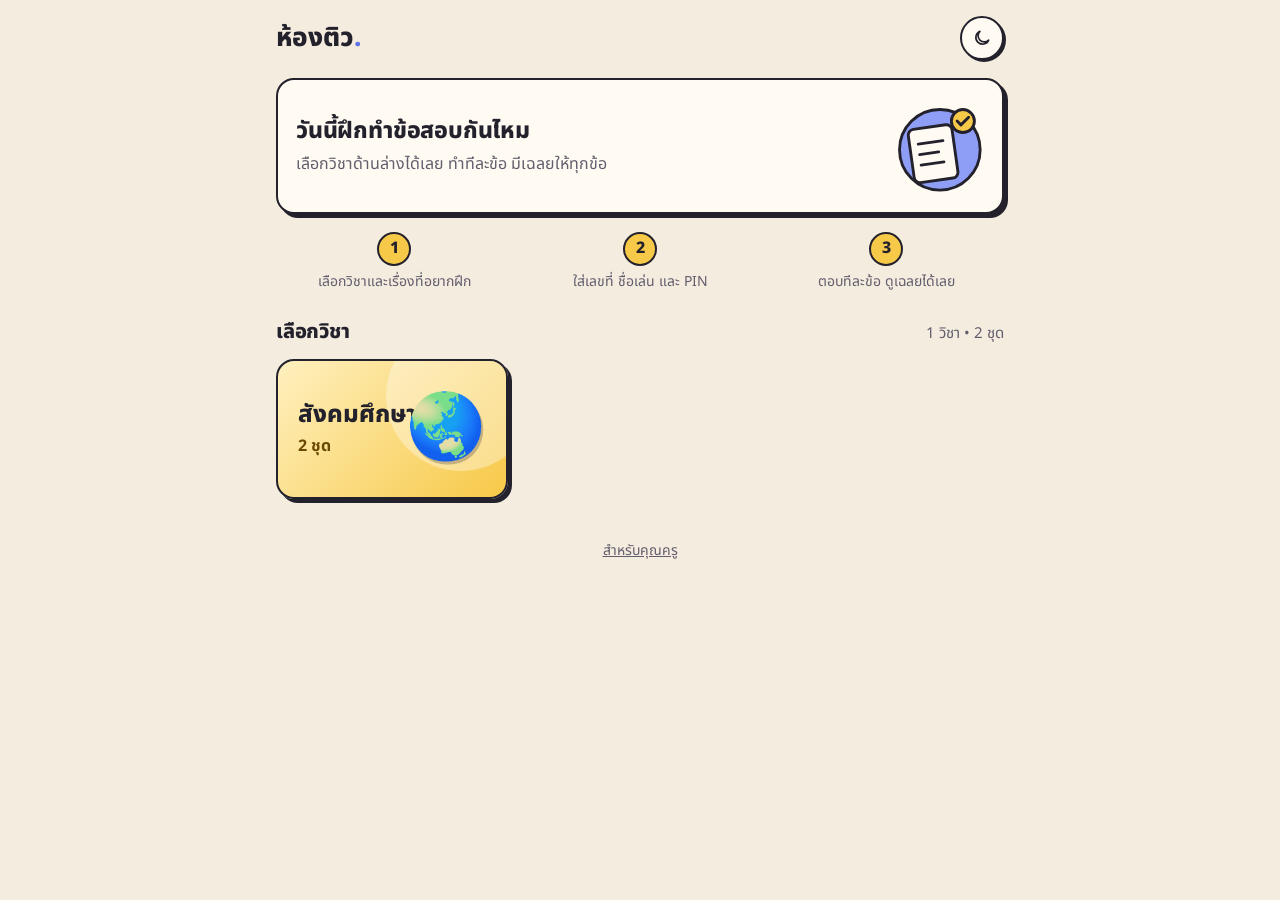
==== index.html @ 42ec658e "summary" ====
<!DOCTYPE html>
<html lang="th" translate="no">
<head>
<meta charset="UTF-8" />
<meta name="viewport" content="width=device-width, initial-scale=1" />
<meta name="google" content="notranslate" />
<title>ห้องติว ป.5</title>
<script src="js/theme.js"></script>
<link rel="preconnect" href="https://fonts.googleapis.com" />
<link rel="preconnect" href="https://fonts.gstatic.com" crossorigin />
<link href="https://fonts.googleapis.com/css2?family=Noto+Sans+Thai:wght@400;500;600;700;800&display=swap" rel="stylesheet" />
<link rel="stylesheet" href="css/style.css" />
</head>
<body>
<div class="student-app">

  <header class="topbar">
    <a class="brand" href="./">ห้องติว<span>.</span></a>
    <div class="topbar-right">
      <div id="userChip" class="user-chip" hidden>
        <span class="avatar" aria-hidden="true">★</span>
        <span id="userChipName" class="name"></span>
      </div>
      <button id="btnTheme" type="button" class="icon-btn" aria-label="สลับโหมดสว่าง/มืด"></button>
    </div>
  </header>

  <div id="storageWarning" class="banner" hidden>
    เบราว์เซอร์นี้บันทึกข้อมูลไม่ได้ (อาจเป็นโหมดส่วนตัว) ทำข้อสอบได้ตามปกติ แต่คะแนนจะไม่ถูกบันทึกไว้ในเครื่องนะ
  </div>

  <main>
    <!-- หน้าเริ่มต้น -->
    <section id="screen-start" class="screen">
      <div class="hero card">
        <div class="hero-text">
          <h1 id="heroTitle">วันนี้ฝึกทำข้อสอบกันไหม</h1>
          <p id="heroSub">เลือกวิชาด้านล่างได้เลย ทำทีละข้อ มีเฉลยให้ทุกข้อ</p>
        </div>
        <div id="heroArt" class="hero-art"></div>
      </div>

      <ol id="howTo" class="how-to">
        <li><span>1</span>เลือกวิชาและเรื่องที่อยากฝึก</li>
        <li><span>2</span>ใส่เลขที่ ชื่อเล่น และ PIN</li>
        <li><span>3</span>ตอบทีละข้อ ดูเฉลยได้เลย</li>
      </ol>

      <nav id="browseCrumbs" class="crumbs" aria-label="ตำแหน่งที่อยู่" hidden></nav>
      <div class="section-head">
        <h2 id="browseTitle">เลือกวิชา</h2>
        <span id="examCount" class="muted"></span>
      </div>
      <div id="examList" class="exam-grid" aria-live="polite"></div>

      <div id="reviewEntry" class="review-card card" hidden>
        <div class="review-text">
          <strong>ข้อที่เคยตอบผิด <span id="reviewCount">0</span> ข้อ</strong>
          <span>ลองทำอีกครั้ง ทำถูกแล้วจะหายจากรายการ</span>
        </div>
        <button id="btnGlobalReview" type="button" class="btn btn-sm">ทบทวนเลย</button>
      </div>

      <footer class="site-foot">
        <a href="teacher.html">สำหรับคุณครู</a>
      </footer>
    </section>

    <!-- หน้าระบุตัวตน -->
    <section id="screen-identify" class="screen" hidden>
      <button type="button" id="btnBackToStart" class="back-link">‹ กลับไปเลือกชุด</button>
      <div class="form-card card">
        <h1>ก่อนเริ่มทำข้อสอบ</h1>
        <p id="identifyExamTitle" class="sub"></p>

        <form id="identifyForm" novalidate>
          <div class="field">
            <label for="inputName">เลขที่ และชื่อเล่น</label>
            <input id="inputName" name="name" type="text" required maxlength="30" autocomplete="off" placeholder="เช่น 12 นัท" />
            <span class="hint">ใช้แบบเดิมทุกครั้ง คะแนนจะได้ไม่ปนกับเพื่อน</span>
          </div>

          <div class="field">
            <label for="inputPin" id="labelPin">PIN 4 หลัก</label>
            <input id="inputPin" name="pin" type="password" inputmode="numeric" pattern="[0-9]*" maxlength="4" required autocomplete="off" placeholder="••••" />
          </div>

          <div id="pinConfirmWrap" class="field" hidden>
            <label for="inputPinConfirm">ยืนยัน PIN อีกครั้ง</label>
            <input id="inputPinConfirm" name="pinConfirm" type="password" inputmode="numeric" pattern="[0-9]*" maxlength="4" autocomplete="off" placeholder="••••" />
          </div>

          <label class="switch-row" for="toggleTimer">
            <span class="label-text">
              <strong>โหมดจับเวลา</strong>
              <span id="timerHint">นับถอยหลังทั้งชุด</span>
            </span>
            <span class="switch">
              <input id="toggleTimer" type="checkbox" />
              <span class="track"></span>
            </span>
          </label>

          <p id="identifyError" class="error-text" hidden></p>

          <button type="submit" class="btn btn-primary" style="margin-top:14px">เริ่มทำข้อสอบ</button>
        </form>
      </div>
    </section>

    <!-- หน้าทำข้อสอบ -->
    <section id="screen-quiz" class="screen" hidden>
      <div class="quiz-top">
        <div class="quiz-top-row">
          <button id="btnQuit" type="button" class="back-link">‹ ออก</button>
          <span id="progressText" class="pill">ข้อ 1 จาก 10</span>
          <span class="quiz-top-end">
            <span id="streakPill" class="pill pill-pink" hidden></span>
            <span id="timerText" class="pill timer-pill" hidden></span>
          </span>
        </div>
        <div class="bar"><span id="progressFill"></span></div>
      </div>

      <div class="question-card card">
        <span id="questionTopic" class="pill topic-tag"></span>
        <h2 id="questionText" class="question-text"></h2>
        <div id="questionImageWrap" class="question-image-wrap" hidden>
          <img id="questionImage" src="" alt="" />
          <p class="image-hint">แตะรูปเพื่อขยาย</p>
        </div>
        <div id="choicesList" class="choices-list"></div>
        <div id="feedbackBox" class="feedback" hidden>
          <p id="feedbackText" class="feedback-text"></p>
          <p id="explanationText" class="explanation-text"></p>
        </div>
      </div>

      <div class="quiz-actions">
        <button id="btnCheck" type="button" class="btn btn-primary" disabled>เลือกคำตอบก่อนนะ</button>
        <button id="btnNext" type="button" class="btn btn-secondary" hidden>ข้อต่อไป</button>
        <p class="key-hint">ใช้คีย์บอร์ดได้: กด 1-4 เพื่อเลือกข้อ แล้วกด Enter</p>
      </div>
    </section>

    <!-- หน้าสรุปผล -->
    <section id="screen-summary" class="screen" hidden>
      <div class="summary-card card">
        <div id="confetti" class="confetti" aria-hidden="true"></div>
        <div id="starsRow" class="stars-row" aria-hidden="true"></div>
        <h1 id="summaryHeading">สรุปผล</h1>
        <p id="summaryScore" class="summary-score"></p>
        <div id="summaryFacts" class="summary-facts"></div>
        <p id="summaryMessage" class="summary-message"></p>
        <div class="summary-actions">
          <button id="btnRetake" type="button" class="btn btn-primary">ทำใหม่</button>
          <button id="btnReviewWrong" type="button" class="btn btn-secondary" hidden>ทบทวนข้อที่ผิด</button>
          <button id="btnToStart" type="button" class="btn btn-ghost">กลับหน้าแรก</button>
        </div>
      </div>
    </section>

    <!-- หน้าเสร็จสิ้นการทบทวน -->
    <section id="screen-review-done" class="screen" hidden>
      <div class="summary-card card">
        <div class="stars-row" aria-hidden="true"><span class="star on">✓</span></div>
        <h1>ทบทวนครบแล้ว</h1>
        <p id="reviewDoneText" class="summary-message"></p>
        <div class="summary-actions">
          <button id="btnReviewDoneToStart" type="button" class="btn btn-primary">กลับหน้าแรก</button>
        </div>
      </div>
    </section>
  </main>

  <div id="imageModal" class="image-modal" hidden>
    <img id="imageModalImg" src="" alt="" />
  </div>

  <div id="confirmModal" class="confirm-modal" hidden>
    <div class="card confirm-card">
      <p id="confirmText" class="confirm-text"></p>
      <div class="confirm-actions">
        <button id="btnConfirmCancel" type="button" class="btn btn-ghost">ยกเลิก</button>
        <button id="btnConfirmOk" type="button" class="btn btn-primary">ออกเลย</button>
      </div>
    </div>
  </div>

</div>

<script src="js/config.js"></script>
<script src="js/art.js"></script>
<script src="js/storage.js"></script>
<script src="js/sync.js"></script>
<script src="js/examsource.js"></script>
<script src="js/app.js"></script>
</body>
</html>
---- css/style.css ----
/* ---------- Design tokens ---------- */
:root {
  --bg: #f4ecdf;
  --paper: #fffaf2;
  --paper-2: #f9f1e4;
  --ink: #23212c;
  --ink-soft: #625e6d;
  --line: #23212c;
  --shadow-color: #23212c;

  --yellow: #f7c948;
  --blue: #8e9ef6;
  --pink: #f5a6b8;
  --mint: #9ed8b6;
  --peach: #f8bb8c;
  --lilac: #c7b3f0;

  --accent: #6173e8;
  --accent-soft: #e3e7ff;
  --correct-bg: #dcf2e5;
  --correct-ink: #1d6a44;
  --wrong-bg: #fde6d8;
  --wrong-ink: #9c4a28;

  --radius: 18px;
  --radius-sm: 12px;
  --border: 2px solid var(--line);
  --shadow: 4px 4px 0 var(--shadow-color);
  --shadow-sm: 2px 2px 0 var(--shadow-color);
  --ease: cubic-bezier(.2, .8, .2, 1);

  --font: 'Noto Sans Thai', 'Leelawadee UI', 'Tahoma', system-ui, -apple-system, sans-serif;

  color-scheme: light;
}

/* theme.js resolves "auto" to light/dark and sets data-theme on <html> */
:root[data-theme="dark"] {
    --bg: #1b1a22;
    --paper: #26242f;
    --paper-2: #2e2b38;
    --ink: #f3ecdf;
    --ink-soft: #b3adbf;
    --line: #e9e0cf;
    --shadow-color: #07060a;

    --yellow: #e8b93a;
    --blue: #7d8de6;
    --pink: #e391a4;
    --mint: #7fc49e;
    --peach: #e7a472;
    --lilac: #a894db;

    --accent: #9aa8ff;
    --accent-soft: #33385c;
    --correct-bg: #1f3a2c;
    --correct-ink: #9fe3bd;
    --wrong-bg: #402b22;
    --wrong-ink: #f3b597;

    color-scheme: dark;
}

/* ---------- Base ---------- */
* { box-sizing: border-box; }

[hidden] { display: none !important; }

html, body {
  margin: 0;
  padding: 0;
  overflow-x: hidden;
}

body {
  background: var(--bg);
  color: var(--ink);
  font-family: var(--font);
  font-size: 18px;
  line-height: 1.65;
  min-height: 100vh;
  -webkit-font-smoothing: antialiased;
  transition: background-color .3s var(--ease), color .3s var(--ease);
}

h1, h2, h3, .display {
  font-family: var(--font);
  font-weight: 800;
  letter-spacing: -.2px;
  line-height: 1.4;
}

button { font-family: inherit; }

:focus-visible {
  outline: 3px solid var(--accent);
  outline-offset: 3px;
}

/* ---------- Shared components ---------- */
.card {
  background: var(--paper);
  border: var(--border);
  border-radius: var(--radius);
  box-shadow: var(--shadow);
}

.btn {
  display: inline-flex;
  align-items: center;
  justify-content: center;
  gap: 8px;
  min-height: 52px;
  width: 100%;
  padding: 12px 22px;
  font-size: 18px;
  font-weight: 700;
  border-radius: 999px;
  border: var(--border);
  background: var(--paper);
  color: var(--ink);
  box-shadow: var(--shadow);
  cursor: pointer;
  text-decoration: none;
  transition: transform .15s var(--ease), box-shadow .15s var(--ease), background .2s;
  -webkit-tap-highlight-color: transparent;
}

.btn:hover:not(:disabled) { transform: translate(-1px, -1px); box-shadow: 5px 5px 0 var(--shadow-color); }
.btn:active:not(:disabled) { transform: translate(3px, 3px); box-shadow: 1px 1px 0 var(--shadow-color); }
.btn:disabled { opacity: .45; cursor: not-allowed; box-shadow: var(--shadow-sm); }

.btn-primary { background: var(--yellow); color: #23212c; }
.btn-secondary { background: var(--blue); color: #23212c; }
.btn-ghost {
  background: transparent;
  border-color: transparent;
  box-shadow: none;
  color: var(--ink-soft);
  font-weight: 600;
  min-height: 48px;
}
.btn-ghost:hover:not(:disabled) { box-shadow: none; transform: none; color: var(--ink); text-decoration: underline; }
.btn-ghost:active:not(:disabled) { box-shadow: none; }
.btn-sm { min-height: 44px; font-size: 16px; padding: 8px 16px; width: auto; }

.pill {
  display: inline-flex;
  align-items: center;
  gap: 6px;
  padding: 2px 12px;
  border: var(--border);
  border-radius: 999px;
  background: var(--paper);
  font-size: 14px;
  font-weight: 700;
  white-space: nowrap;
}
.pill-yellow { background: var(--yellow); color: #23212c; }
.pill-pink { background: var(--pink); color: #23212c; }
.pill-blue { background: var(--blue); color: #23212c; }
.pill-mint { background: var(--mint); color: #23212c; }
.pill-peach { background: var(--peach); color: #23212c; }

.bar {
  height: 12px;
  border: var(--border);
  border-radius: 999px;
  background: var(--paper-2);
  overflow: hidden;
}
.bar > span {
  display: block;
  height: 100%;
  width: 0;
  background: var(--blue);
  transition: width .6s var(--ease);
}

.cover {
  position: relative;
  border-bottom: var(--border);
  overflow: hidden;
}
.cover svg { display: block; width: 100%; height: 100%; }

.banner {
  border: var(--border);
  border-radius: var(--radius-sm);
  background: var(--wrong-bg);
  color: var(--wrong-ink);
  padding: 10px 14px;
  margin-bottom: 16px;
  font-size: 15px;
  box-shadow: var(--shadow-sm);
}

.empty-note {
  color: var(--ink-soft);
  text-align: center;
  padding: 24px 12px;
  margin: 0;
}

@keyframes rise {
  from { opacity: 0; transform: translateY(12px); }
  to { opacity: 1; transform: none; }
}

@keyframes pop {
  0% { transform: scale(.6); opacity: 0; }
  70% { transform: scale(1.12); opacity: 1; }
  100% { transform: scale(1); }
}

@media (prefers-reduced-motion: reduce) {
  *, *::before, *::after { animation: none !important; transition: none !important; }
}

/* ---------- Student app ---------- */
.student-app {
  max-width: 760px;
  margin: 0 auto;
  padding: 16px 16px 48px;
}

.topbar {
  display: flex;
  align-items: center;
  justify-content: space-between;
  gap: 12px;
  margin-bottom: 18px;
}

.brand {
  font-weight: 800;
  font-size: 26px;
  color: var(--ink);
  text-decoration: none;
}
.brand span { color: var(--accent); }

.user-chip {
  display: inline-flex;
  align-items: center;
  gap: 8px;
  padding: 4px 14px 4px 4px;
  border: var(--border);
  border-radius: 999px;
  background: var(--paper);
  box-shadow: var(--shadow-sm);
  font-weight: 700;
  font-size: 15px;
  max-width: 60%;
}
.user-chip .avatar {
  width: 30px;
  height: 30px;
  border-radius: 50%;
  border: var(--border);
  background: var(--yellow);
  display: grid;
  place-items: center;
  font-size: 14px;
  flex-shrink: 0;
  color: #23212c;
}
.user-chip .name { overflow: hidden; text-overflow: ellipsis; white-space: nowrap; }

.screen { animation: rise .35s var(--ease); }

.hero {
  display: flex;
  align-items: center;
  gap: 14px;
  padding: 18px;
  margin-bottom: 26px;
  overflow: hidden;
}
.hero-text { flex: 1; min-width: 0; }
.hero h1 { font-size: 23px; margin: 0 0 4px; }
.hero p { margin: 0; color: var(--ink-soft); font-size: 16px; }
.hero-art { width: 96px; height: 96px; flex-shrink: 0; }

.section-head {
  display: flex;
  align-items: baseline;
  justify-content: space-between;
  gap: 12px;
  margin: 0 0 12px;
}
.section-head h2 { font-size: 20px; margin: 0; }
.section-head .muted { color: var(--ink-soft); font-size: 15px; }

.exam-grid {
  display: grid;
  grid-template-columns: 1fr;
  gap: 18px;
}
@media (min-width: 620px) {
  .exam-grid { grid-template-columns: 1fr 1fr; }
}

.exam-card {
  overflow: hidden;
  display: flex;
  flex-direction: column;
  transition: transform .2s var(--ease), box-shadow .2s var(--ease);
  animation: rise .45s var(--ease) both;
}
.exam-card:hover { transform: translate(-2px, -2px); box-shadow: 6px 6px 0 var(--shadow-color); }
.exam-card .cover { height: 118px; }
.exam-card .cover .pill { position: absolute; top: 10px; left: 10px; }
.exam-card-body { padding: 14px 16px 16px; display: flex; flex-direction: column; gap: 8px; flex: 1; }
.exam-card h3 { margin: 0; font-size: 19px; }
.exam-tags { display: flex; flex-wrap: wrap; gap: 6px; }
.exam-tags .pill { font-size: 13px; }
.exam-lesson { margin: -4px 0 0; font-size: 15px; color: var(--ink-soft); }
.exam-meta { display: flex; flex-wrap: wrap; gap: 4px 14px; color: var(--ink-soft); font-size: 15px; }
.best-row { display: flex; justify-content: space-between; font-size: 14px; color: var(--ink-soft); }
.best-row strong { color: var(--ink); }
.exam-card .btn { margin-top: auto; }
.exam-card .bar { margin-bottom: 8px; }

.review-card {
  display: flex;
  align-items: center;
  flex-wrap: wrap;
  gap: 12px 14px;
  padding: 16px;
  margin-top: 26px;
  background: var(--pink);
  color: #23212c;
}
.review-card .review-text { flex: 1; min-width: 180px; }
.review-card strong { display: block; font-weight: 800; font-size: 18px; }
.review-card span { font-size: 15px; }
.review-card .btn { width: auto; background: var(--paper); color: var(--ink); }

.site-foot {
  margin-top: 40px;
  text-align: center;
  font-size: 14px;
  color: var(--ink-soft);
}
.site-foot a { color: var(--ink-soft); }

/* identify */
.back-link {
  background: none;
  border: none;
  color: var(--ink-soft);
  font-size: 16px;
  padding: 8px 0;
  min-height: 48px;
  cursor: pointer;
}
.back-link:hover { color: var(--ink); }

.form-card { padding: 22px 18px; }
.form-card h1 { font-size: 24px; margin: 0 0 2px; }
.form-card .sub { margin: 0 0 18px; color: var(--ink-soft); }

.field { display: flex; flex-direction: column; margin-bottom: 16px; }
.field label { font-weight: 700; margin-bottom: 6px; }
.field input {
  min-height: 54px;
  font-size: 18px;
  font-family: inherit;
  padding: 10px 16px;
  border-radius: var(--radius-sm);
  border: var(--border);
  background: var(--paper-2);
  color: var(--ink);
  width: 100%;
  transition: box-shadow .15s var(--ease), background .15s;
}
.field input:focus { outline: none; background: var(--paper); box-shadow: var(--shadow-sm); }
.field .hint { font-size: 14px; color: var(--ink-soft); margin-top: 4px; }

.switch-row {
  display: flex;
  align-items: center;
  justify-content: space-between;
  gap: 12px;
  padding: 12px 14px;
  margin: 4px 0 8px;
  border: var(--border);
  border-radius: var(--radius-sm);
  background: var(--paper-2);
  cursor: pointer;
}
.switch-row .label-text strong { display: block; }
.switch-row .label-text span { font-size: 14px; color: var(--ink-soft); }
.switch { position: relative; width: 56px; height: 32px; flex-shrink: 0; }
.switch input { position: absolute; inset: 0; opacity: 0; width: 100%; height: 100%; margin: 0; cursor: pointer; z-index: 1; }
.switch .track {
  position: absolute;
  inset: 0;
  border: var(--border);
  border-radius: 999px;
  background: var(--paper);
  transition: background .2s;
}
.switch .track::after {
  content: '';
  position: absolute;
  top: 3px;
  left: 3px;
  width: 22px;
  height: 22px;
  border-radius: 50%;
  border: var(--border);
  background: var(--paper-2);
  transition: transform .25s var(--ease), background .2s;
}
.switch input:checked + .track { background: var(--mint); }
.switch input:checked + .track::after { transform: translateX(24px); background: var(--paper); }
.switch input:focus-visible + .track { outline: 3px solid var(--accent); outline-offset: 2px; }

.error-text {
  border: var(--border);
  border-radius: var(--radius-sm);
  background: var(--wrong-bg);
  color: var(--wrong-ink);
  padding: 10px 14px;
  font-size: 15px;
  margin: 8px 0 0;
  animation: rise .25s var(--ease);
}

/* quiz */
.quiz-top { margin-bottom: 16px; }
.quiz-top-row {
  display: flex;
  justify-content: space-between;
  align-items: center;
  margin-bottom: 10px;
  gap: 8px;
}
.timer-pill { font-variant-numeric: tabular-nums; background: var(--mint); color: #23212c; }
.quiz-top .bar { height: 16px; }
.quiz-top .bar > span { background: var(--yellow); }

.question-card { padding: 20px 18px; }
.question-card .topic-tag { margin-bottom: 10px; background: var(--accent-soft); }
.question-text { font-weight: 700; font-size: 21px; margin: 0 0 16px; line-height: 1.55; }

.question-image-wrap { margin-bottom: 16px; }
.question-image-wrap img {
  width: 100%;
  display: block;
  border: var(--border);
  border-radius: var(--radius-sm);
  background: #fff;
  cursor: zoom-in;
}
.image-hint { color: var(--ink-soft); font-size: 13px; margin: 6px 0 0; text-align: center; }

.choices-list { display: flex; flex-direction: column; gap: 12px; }
.choice-btn {
  display: flex;
  align-items: center;
  gap: 12px;
  min-height: 56px;
  width: 100%;
  text-align: left;
  padding: 10px 14px;
  font-size: 18px;
  line-height: 1.45;
  border: var(--border);
  border-radius: var(--radius-sm);
  background: var(--paper);
  color: var(--ink);
  box-shadow: var(--shadow-sm);
  cursor: pointer;
  transition: transform .15s var(--ease), box-shadow .15s var(--ease), background .2s;
  -webkit-tap-highlight-color: transparent;
}
.choice-btn:hover:not(:disabled) { transform: translate(-1px, -1px); box-shadow: 3px 3px 0 var(--shadow-color); }
.choice-btn .choice-icon {
  width: 34px;
  height: 34px;
  flex-shrink: 0;
  display: grid;
  place-items: center;
  border: var(--border);
  border-radius: 50%;
  background: var(--paper-2);
  font-weight: 700;
  font-size: 16px;
}
.choice-btn.selected { background: var(--accent-soft); }
.choice-btn.selected .choice-icon { background: var(--blue); color: #23212c; }
.choice-btn.correct { background: var(--correct-bg); color: var(--correct-ink); }
.choice-btn.correct .choice-icon { background: var(--mint); color: #23212c; animation: pop .4s var(--ease); }
.choice-btn.wrong { background: var(--wrong-bg); color: var(--wrong-ink); }
.choice-btn.wrong .choice-icon { background: var(--peach); color: #23212c; animation: pop .4s var(--ease); }
.choice-btn:disabled { cursor: default; }

.feedback {
  margin-top: 18px;
  padding: 14px 16px;
  border: var(--border);
  border-radius: var(--radius-sm);
  animation: rise .3s var(--ease);
}
.feedback.is-correct { background: var(--correct-bg); color: var(--correct-ink); }
.feedback.is-wrong { background: var(--wrong-bg); color: var(--wrong-ink); }
.feedback-text { font-weight: 700; font-size: 19px; margin: 0 0 4px; }
.explanation-text { margin: 0; color: var(--ink); font-size: 16px; }

.quiz-actions { margin-top: 18px; }

/* summary */
.summary-card { padding: 28px 20px 22px; text-align: center; overflow: hidden; }
.stars-row { display: flex; justify-content: center; gap: 10px; margin: 4px 0 14px; }
.star {
  width: 58px;
  height: 58px;
  display: grid;
  place-items: center;
  border: var(--border);
  border-radius: 50%;
  background: var(--paper-2);
  font-size: 30px;
  box-shadow: var(--shadow-sm);
  color: var(--ink-soft);
}
.star.on { background: var(--yellow); color: #23212c; animation: pop .5s var(--ease) both; }
.star.on:nth-child(2) { animation-delay: .12s; }
.star.on:nth-child(3) { animation-delay: .24s; }
.summary-card h1 { margin: 0 0 4px; font-size: 26px; }
.summary-score { font-weight: 800; font-size: 32px; margin: 4px 0; }
.summary-message { color: var(--ink-soft); font-size: 18px; margin: 6px 0 22px; }
.summary-actions { display: flex; flex-direction: column; gap: 12px; }

/* topbar extras */
.topbar-right { display: flex; align-items: center; gap: 10px; min-width: 0; }
.topbar-right .user-chip { max-width: 180px; }
.icon-btn {
  width: 44px;
  height: 44px;
  flex-shrink: 0;
  display: grid;
  place-items: center;
  border: var(--border);
  border-radius: 50%;
  background: var(--paper);
  color: var(--ink);
  box-shadow: var(--shadow-sm);
  cursor: pointer;
  transition: transform .15s var(--ease), background .2s;
}
.icon-btn:hover { transform: rotate(-12deg); }
.icon-btn svg { width: 20px; height: 20px; }

/* how-to steps */
.how-to {
  list-style: none;
  margin: -8px 0 26px;
  padding: 0;
  display: grid;
  grid-template-columns: repeat(3, minmax(0, 1fr));
  gap: 10px;
}
.how-to li {
  display: flex;
  flex-direction: column;
  align-items: center;
  gap: 6px;
  text-align: center;
  font-size: 14px;
  line-height: 1.45;
  color: var(--ink-soft);
}
.how-to span {
  width: 34px;
  height: 34px;
  display: grid;
  place-items: center;
  border: var(--border);
  border-radius: 50%;
  background: var(--yellow);
  color: #23212c;
  font-weight: 800;
  font-size: 16px;
}

/* quiz extras */
.quiz-top-row .back-link { padding: 0 4px; min-height: 40px; }
.quiz-top-end { display: flex; gap: 6px; justify-content: flex-end; min-width: 0; }
#streakPill { animation: pop .35s var(--ease); }
.key-hint { display: none; margin: 12px 0 0; text-align: center; font-size: 14px; color: var(--ink-soft); }
@media (hover: hover) and (pointer: fine) {
  .key-hint { display: block; }
}

/* summary extras */
.summary-card { position: relative; }
.summary-facts {
  display: flex;
  justify-content: center;
  flex-wrap: wrap;
  gap: 8px;
  margin: 10px 0 4px;
}
.confetti { position: absolute; inset: 0; pointer-events: none; overflow: hidden; }
.confetti i {
  position: absolute;
  top: -12px;
  width: 10px;
  height: 14px;
  border: 1.5px solid var(--line);
  border-radius: 2px;
  animation: fall 1.8s var(--ease) forwards;
}
@keyframes fall {
  0% { transform: translateY(0) rotate(0); opacity: 1; }
  100% { transform: translateY(420px) rotate(540deg); opacity: 0; }
}

/* image modal */
.image-modal {
  position: fixed;
  inset: 0;
  background: rgba(20, 18, 28, .78);
  display: flex;
  align-items: center;
  justify-content: center;
  padding: 20px;
  z-index: 100;
  cursor: zoom-out;
  animation: rise .2s var(--ease);
}
.image-modal img {
  max-width: 100%;
  max-height: 100%;
  border: var(--border);
  border-radius: var(--radius-sm);
  background: #fff;
}

/* confirm modal */
.confirm-modal {
  position: fixed;
  inset: 0;
  background: rgba(20, 18, 28, .78);
  display: flex;
  align-items: center;
  justify-content: center;
  padding: 20px;
  z-index: 110;
  animation: rise .2s var(--ease);
}
.confirm-card {
  max-width: 360px;
  width: 100%;
  padding: 24px 20px 20px;
  text-align: center;
}
.confirm-text { font-size: 18px; font-weight: 700; line-height: 1.5; margin: 0 0 18px; }
.confirm-actions { display: flex; gap: 10px; }
.confirm-actions .btn { width: auto; flex: 1; }

/* ---------- เลือกวิชา → บท → เรื่อง ---------- */
.nav-grid { display: grid; grid-template-columns: 1fr; gap: 16px; }
@media (min-width: 560px) { .nav-grid { grid-template-columns: 1fr 1fr; } }
@media (min-width: 900px) { .nav-grid { grid-template-columns: 1fr 1fr 1fr; } }
.nav-list { display: flex; flex-direction: column; gap: 14px; }

.nav-card {
  position: relative;
  overflow: hidden;
  display: flex;
  align-items: center;
  gap: 12px;
  min-height: 96px;
  padding: 16px 18px;
  border: var(--border);
  border-radius: var(--radius);
  box-shadow: var(--shadow);
  background: linear-gradient(135deg, var(--c1), var(--c2));
  color: var(--c-ink);
  text-decoration: none;
  transition: transform .2s var(--ease), box-shadow .2s var(--ease);
  animation: rise .45s var(--ease) both;
}
.nav-card:hover { transform: translate(-2px, -2px); box-shadow: 6px 6px 0 var(--shadow-color); }
.nav-card:active { transform: translate(2px, 2px); box-shadow: var(--shadow-sm); }
.nav-card::before {
  content: '';
  position: absolute;
  right: -30px;
  top: -40px;
  width: 150px;
  height: 150px;
  border-radius: 50%;
  background: rgba(255, 255, 255, .35);
  pointer-events: none;
}
.nav-card-big { min-height: 140px; padding: 20px; }
.nav-card-text { position: relative; flex: 1; min-width: 0; display: flex; flex-direction: column; gap: 2px; }
.nav-card-kicker { font-size: 15px; font-weight: 700; opacity: .8; }
.nav-card-title { font-size: 20px; font-weight: 800; line-height: 1.35; color: #23212c; }
.nav-card-big .nav-card-title { font-size: 24px; }
.nav-card-sub { font-size: 16px; font-weight: 700; }
.nav-card-icon { position: relative; flex-shrink: 0; font-size: 44px; line-height: 1; filter: drop-shadow(2px 3px 0 rgba(35, 33, 44, .25)); }
.nav-card-big .nav-card-icon { font-size: 64px; }
.nav-subhead { margin: 10px 0 0; font-size: 18px; }

.crumbs { display: flex; flex-direction: column; align-items: flex-start; gap: 10px; margin: 0 0 14px; }
.crumbs ol { list-style: none; margin: 0; padding: 0; display: flex; flex-wrap: wrap; gap: 4px; font-size: 16px; color: var(--ink-soft); }
.crumbs li + li::before { content: '›'; margin-right: 4px; }
.crumbs a:not(.btn) { color: var(--accent); font-weight: 700; }
.crumbs [aria-current] { color: var(--ink); font-weight: 700; }
.crumb-back { min-height: 48px; display: inline-flex; align-items: center; text-decoration: none; }
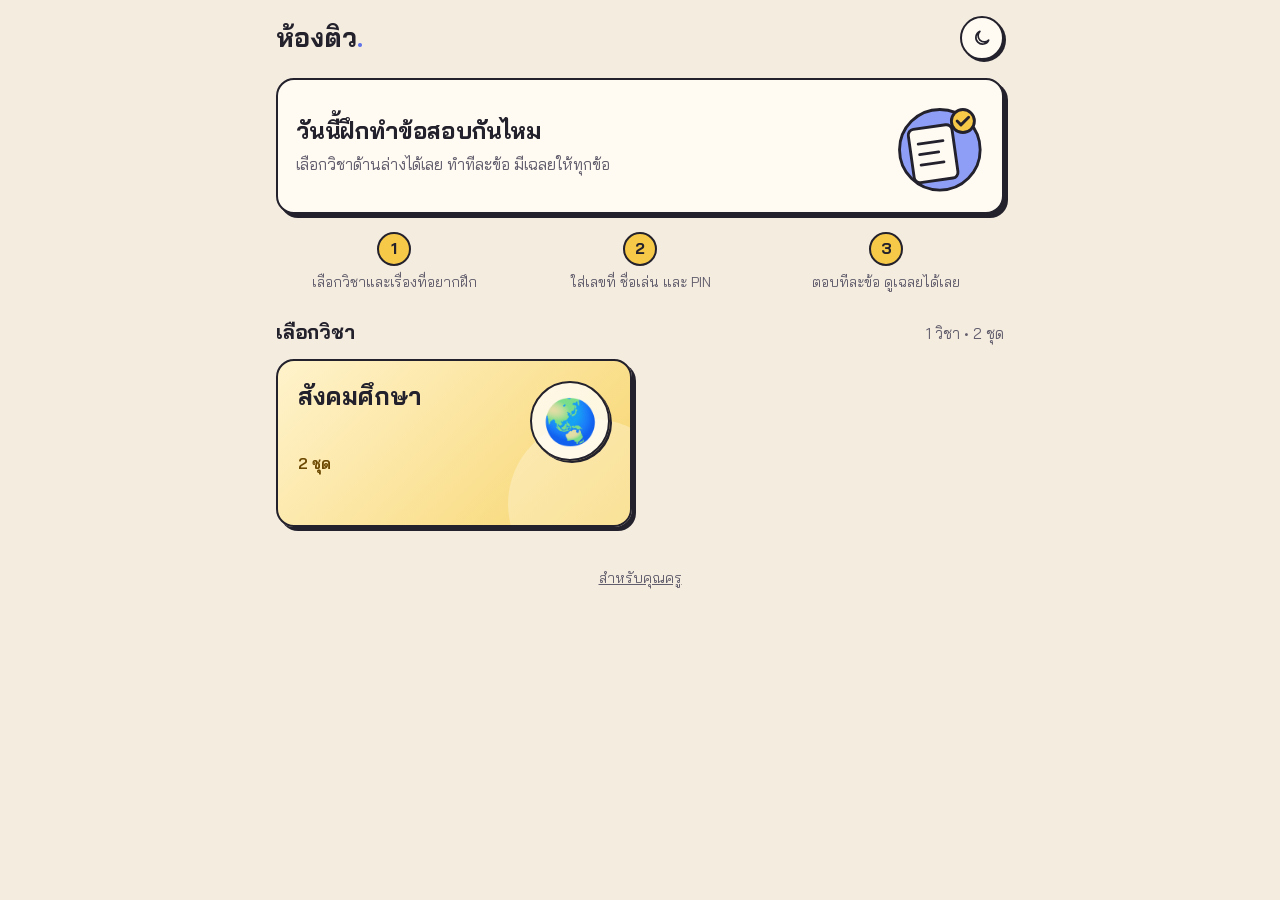
==== commit 853fc870: "จัดทำการ์ด" ====
--- a/index.html
+++ b/index.html
@@ -8,7 +8,7 @@
 <script src="js/theme.js"></script>
 <link rel="preconnect" href="https://fonts.googleapis.com" />
 <link rel="preconnect" href="https://fonts.gstatic.com" crossorigin />
-<link href="https://fonts.googleapis.com/css2?family=Noto+Sans+Thai:wght@400;500;600;700;800&display=swap" rel="stylesheet" />
+<link href="https://fonts.googleapis.com/css2?family=Bai+Jamjuree:wght@400;500;600;700&display=swap" rel="stylesheet" />
 <link rel="stylesheet" href="css/style.css" />
 </head>
 <body>
--- a/css/style.css
+++ b/css/style.css
@@ -29,7 +29,7 @@
   --shadow-sm: 2px 2px 0 var(--shadow-color);
   --ease: cubic-bezier(.2, .8, .2, 1);
 
-  --font: 'Noto Sans Thai', 'Leelawadee UI', 'Tahoma', system-ui, -apple-system, sans-serif;
+  --font: 'Bai Jamjuree', 'Noto Sans Thai', 'Leelawadee UI', 'Tahoma', system-ui, -apple-system, sans-serif;
 
   color-scheme: light;
 }
@@ -85,7 +85,7 @@
 
 h1, h2, h3, .display {
   font-family: var(--font);
-  font-weight: 800;
+  font-weight: 700;
   letter-spacing: -.2px;
   line-height: 1.4;
 }
@@ -233,7 +233,7 @@
 }
 
 .brand {
-  font-weight: 800;
+  font-weight: 700;
   font-size: 26px;
   color: var(--ink);
   text-decoration: none;
@@ -333,7 +333,7 @@
   color: #23212c;
 }
 .review-card .review-text { flex: 1; min-width: 180px; }
-.review-card strong { display: block; font-weight: 800; font-size: 18px; }
+.review-card strong { display: block; font-weight: 700; font-size: 18px; }
 .review-card span { font-size: 15px; }
 .review-card .btn { width: auto; background: var(--paper); color: var(--ink); }
 
@@ -531,7 +531,7 @@
 .star.on:nth-child(2) { animation-delay: .12s; }
 .star.on:nth-child(3) { animation-delay: .24s; }
 .summary-card h1 { margin: 0 0 4px; font-size: 26px; }
-.summary-score { font-weight: 800; font-size: 32px; margin: 4px 0; }
+.summary-score { font-weight: 700; font-size: 32px; margin: 4px 0; }
 .summary-message { color: var(--ink-soft); font-size: 18px; margin: 6px 0 22px; }
 .summary-actions { display: flex; flex-direction: column; gap: 12px; }
 
@@ -583,7 +583,7 @@
   border-radius: 50%;
   background: var(--yellow);
   color: #23212c;
-  font-weight: 800;
+  font-weight: 700;
   font-size: 16px;
 }
 
@@ -664,54 +664,91 @@
 .confirm-actions .btn { width: auto; flex: 1; }
 
 /* ---------- เลือกวิชา → บท → เรื่อง ---------- */
-.nav-grid { display: grid; grid-template-columns: 1fr; gap: 16px; }
-@media (min-width: 560px) { .nav-grid { grid-template-columns: 1fr 1fr; } }
-@media (min-width: 900px) { .nav-grid { grid-template-columns: 1fr 1fr 1fr; } }
+/* columns follow the space the grid actually has (teacher page has side panels) */
+.nav-grid { display: grid; grid-template-columns: repeat(auto-fill, minmax(min(100%, 260px), 1fr)); gap: 16px; }
 .nav-list { display: flex; flex-direction: column; gap: 14px; }
 
+/* text left, icon badge right, progress meter across the bottom */
 .nav-card {
   position: relative;
   overflow: hidden;
-  display: flex;
-  align-items: center;
-  gap: 12px;
-  min-height: 96px;
+  display: grid;
+  grid-template-columns: minmax(0, 1fr) auto;
+  grid-template-areas: "text icon" "meter meter";
+  align-items: center;
+  column-gap: 14px;
+  row-gap: 14px;
+  width: 100%;
+  min-height: 104px;
   padding: 16px 18px;
   border: var(--border);
   border-radius: var(--radius);
   box-shadow: var(--shadow);
-  background: linear-gradient(135deg, var(--c1), var(--c2));
+  background: linear-gradient(135deg, var(--c1) 0%, var(--c2) 100%);
   color: var(--c-ink);
+  font: inherit;
+  text-align: left;
   text-decoration: none;
+  cursor: pointer;
   transition: transform .2s var(--ease), box-shadow .2s var(--ease);
   animation: rise .45s var(--ease) both;
 }
 .nav-card:hover { transform: translate(-2px, -2px); box-shadow: 6px 6px 0 var(--shadow-color); }
 .nav-card:active { transform: translate(2px, 2px); box-shadow: var(--shadow-sm); }
-.nav-card::before {
+.nav-card::after {
   content: '';
   position: absolute;
-  right: -30px;
-  top: -40px;
-  width: 150px;
-  height: 150px;
+  right: -48px;
+  bottom: -64px;
+  width: 170px;
+  height: 170px;
   border-radius: 50%;
-  background: rgba(255, 255, 255, .35);
+  background: rgba(255, 255, 255, .28);
   pointer-events: none;
 }
-.nav-card-big { min-height: 140px; padding: 20px; }
-.nav-card-text { position: relative; flex: 1; min-width: 0; display: flex; flex-direction: column; gap: 2px; }
-.nav-card-kicker { font-size: 15px; font-weight: 700; opacity: .8; }
-.nav-card-title { font-size: 20px; font-weight: 800; line-height: 1.35; color: #23212c; }
+.nav-card-text { grid-area: text; position: relative; z-index: 1; display: flex; flex-direction: column; gap: 4px; }
+.nav-card-kicker { font-size: 14px; font-weight: 600; letter-spacing: .02em; opacity: .85; }
+.nav-card-title { font-size: 20px; font-weight: 700; line-height: 1.3; color: #23212c; overflow-wrap: anywhere; }
+.nav-card-sub { font-size: 16px; font-weight: 600; }
+.nav-card-icon {
+  grid-area: icon;
+  position: relative;
+  z-index: 1;
+  display: grid;
+  place-items: center;
+  width: 64px;
+  height: 64px;
+  border: var(--border);
+  border-radius: 50%;
+  background: rgba(255, 255, 255, .75);
+  box-shadow: var(--shadow-sm);
+  font-size: 34px;
+  line-height: 1;
+}
+.nav-card-meter {
+  grid-area: meter;
+  position: relative;
+  z-index: 1;
+  height: 10px;
+  border: 2px solid #23212c;
+  border-radius: 99px;
+  background: rgba(255, 255, 255, .6);
+  overflow: hidden;
+}
+.nav-card-meter span { display: block; height: 100%; background: var(--c-ink); border-radius: 99px; }
+
+/* subject cards: equal height, title top, count bottom */
+.nav-card-big { min-height: 168px; padding: 20px; align-items: stretch; }
+.nav-card-big .nav-card-text { justify-content: space-between; }
 .nav-card-big .nav-card-title { font-size: 24px; }
-.nav-card-sub { font-size: 16px; font-weight: 700; }
-.nav-card-icon { position: relative; flex-shrink: 0; font-size: 44px; line-height: 1; filter: drop-shadow(2px 3px 0 rgba(35, 33, 44, .25)); }
-.nav-card-big .nav-card-icon { font-size: 64px; }
+.nav-card-big .nav-card-icon { align-self: start; width: 80px; height: 80px; font-size: 44px; }
+
 .nav-subhead { margin: 10px 0 0; font-size: 18px; }
 
 .crumbs { display: flex; flex-direction: column; align-items: flex-start; gap: 10px; margin: 0 0 14px; }
 .crumbs ol { list-style: none; margin: 0; padding: 0; display: flex; flex-wrap: wrap; gap: 4px; font-size: 16px; color: var(--ink-soft); }
 .crumbs li + li::before { content: '›'; margin-right: 4px; }
-.crumbs a:not(.btn) { color: var(--accent); font-weight: 700; }
+.crumbs a:not(.btn), .crumbs button.crumb-link { color: var(--accent); font-weight: 700; }
+.crumbs button.crumb-link { border: 0; background: none; padding: 0; font: inherit; cursor: pointer; text-decoration: underline; }
 .crumbs [aria-current] { color: var(--ink); font-weight: 700; }
 .crumb-back { min-height: 48px; display: inline-flex; align-items: center; text-decoration: none; }
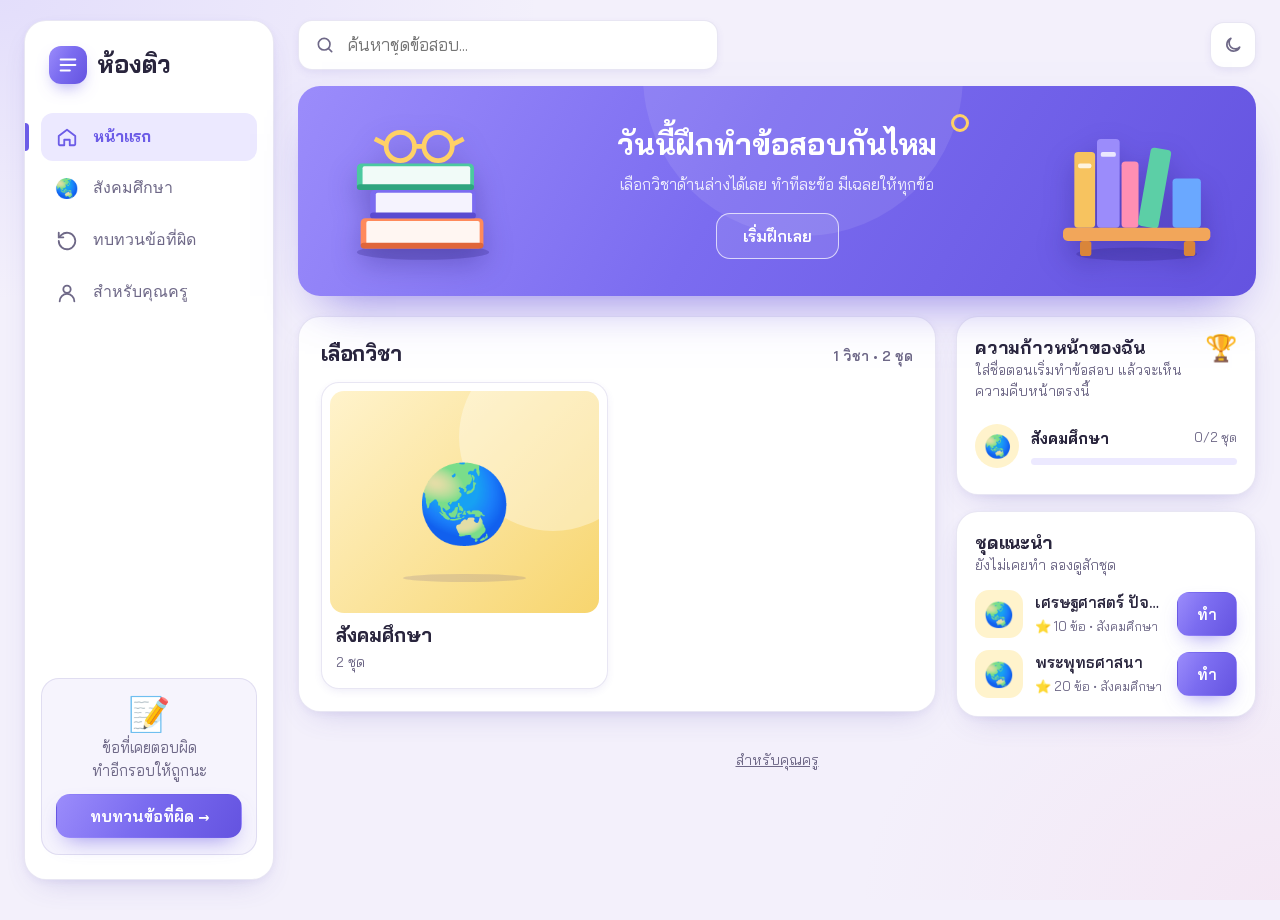
==== commit d6b739d5: "re design" ====
--- a/index.html
+++ b/index.html
@@ -11,54 +11,94 @@
 <link href="https://fonts.googleapis.com/css2?family=Bai+Jamjuree:wght@400;500;600;700&display=swap" rel="stylesheet" />
 <link rel="stylesheet" href="css/style.css" />
 </head>
-<body>
-<div class="student-app">
-
-  <header class="topbar">
-    <a class="brand" href="./">ห้องติว<span>.</span></a>
-    <div class="topbar-right">
-      <div id="userChip" class="user-chip" hidden>
-        <span class="avatar" aria-hidden="true">★</span>
-        <span id="userChipName" class="name"></span>
-      </div>
-      <button id="btnTheme" type="button" class="icon-btn" aria-label="สลับโหมดสว่าง/มืด"></button>
+<body class="student">
+<div class="app-shell">
+
+  <aside class="app-side" aria-label="เมนูหลัก">
+    <a class="brand" href="./#/"><span class="brand-mark" aria-hidden="true"><svg viewBox="0 0 24 24" fill="none" stroke="currentColor" stroke-width="2.2" stroke-linecap="round" stroke-linejoin="round"><path d="M4 6h16M4 12h16M4 18h10"/></svg></span>ห้องติว</a>
+    <nav id="sideNav" class="side-nav"></nav>
+    <div class="side-promo">
+      <div class="side-promo-art" aria-hidden="true">📝</div>
+      <p id="sidePromoText">ข้อที่เคยตอบผิด<br />ทำอีกรอบให้ถูกนะ</p>
+      <button id="btnSideReview" type="button" class="btn btn-primary btn-sm">ทบทวนข้อที่ผิด →</button>
     </div>
-  </header>
-
-  <div id="storageWarning" class="banner" hidden>
-    เบราว์เซอร์นี้บันทึกข้อมูลไม่ได้ (อาจเป็นโหมดส่วนตัว) ทำข้อสอบได้ตามปกติ แต่คะแนนจะไม่ถูกบันทึกไว้ในเครื่องนะ
-  </div>
-
-  <main>
+  </aside>
+
+  <div class="app-main">
+    <header class="topbar">
+      <a class="brand brand-mobile" href="./#/"><span class="brand-mark" aria-hidden="true"><svg viewBox="0 0 24 24" fill="none" stroke="currentColor" stroke-width="2.2" stroke-linecap="round" stroke-linejoin="round"><path d="M4 6h16M4 12h16M4 18h10"/></svg></span>ห้องติว</a>
+      <label class="search-box">
+        <svg viewBox="0 0 24 24" fill="none" stroke="currentColor" stroke-width="2" stroke-linecap="round" aria-hidden="true"><circle cx="11" cy="11" r="7"/><path d="M20 20l-3.5-3.5"/></svg>
+        <input id="searchInput" type="search" placeholder="ค้นหาชุดข้อสอบ..." aria-label="ค้นหาชุดข้อสอบ" autocomplete="off" />
+      </label>
+      <div class="topbar-right">
+        <button id="btnTheme" type="button" class="icon-btn" aria-label="สลับโหมดสว่าง/มืด"></button>
+        <div id="userChip" class="user-chip" hidden>
+          <span class="avatar" aria-hidden="true">★</span>
+          <span id="userChipName" class="name"></span>
+        </div>
+      </div>
+    </header>
+
+    <div id="storageWarning" class="banner" hidden>
+      เบราว์เซอร์นี้บันทึกข้อมูลไม่ได้ (อาจเป็นโหมดส่วนตัว) ทำข้อสอบได้ตามปกติ แต่คะแนนจะไม่ถูกบันทึกไว้ในเครื่องนะ
+    </div>
+
+    <main>
     <!-- หน้าเริ่มต้น -->
     <section id="screen-start" class="screen">
-      <div class="hero card">
+      <div class="hero hero-banner">
+        <div id="heroArt" class="hero-illus hero-illus-left"></div>
         <div class="hero-text">
           <h1 id="heroTitle">วันนี้ฝึกทำข้อสอบกันไหม</h1>
           <p id="heroSub">เลือกวิชาด้านล่างได้เลย ทำทีละข้อ มีเฉลยให้ทุกข้อ</p>
-        </div>
-        <div id="heroArt" class="hero-art"></div>
-      </div>
-
-      <ol id="howTo" class="how-to">
-        <li><span>1</span>เลือกวิชาและเรื่องที่อยากฝึก</li>
-        <li><span>2</span>ใส่เลขที่ ชื่อเล่น และ PIN</li>
-        <li><span>3</span>ตอบทีละข้อ ดูเฉลยได้เลย</li>
-      </ol>
-
-      <nav id="browseCrumbs" class="crumbs" aria-label="ตำแหน่งที่อยู่" hidden></nav>
-      <div class="section-head">
-        <h2 id="browseTitle">เลือกวิชา</h2>
-        <span id="examCount" class="muted"></span>
-      </div>
-      <div id="examList" class="exam-grid" aria-live="polite"></div>
-
-      <div id="reviewEntry" class="review-card card" hidden>
-        <div class="review-text">
-          <strong>ข้อที่เคยตอบผิด <span id="reviewCount">0</span> ข้อ</strong>
-          <span>ลองทำอีกครั้ง ทำถูกแล้วจะหายจากรายการ</span>
-        </div>
-        <button id="btnGlobalReview" type="button" class="btn btn-sm">ทบทวนเลย</button>
+          <a class="btn btn-hero" href="#subjects" id="heroCta">เริ่มฝึกเลย</a>
+        </div>
+        <div id="heroShelf" class="hero-illus hero-illus-right"></div>
+      </div>
+
+      <div class="start-grid">
+        <div class="start-main">
+          <div class="panel-card">
+            <nav id="browseCrumbs" class="crumbs" aria-label="ตำแหน่งที่อยู่" hidden></nav>
+            <div class="section-head" id="subjects">
+              <h2 id="browseTitle">เลือกวิชา</h2>
+              <span id="examCount" class="muted"></span>
+            </div>
+            <div id="examList" class="exam-grid" aria-live="polite"></div>
+
+            <div id="recentBlock" hidden>
+              <div class="section-head section-head-gap">
+                <h2>ทำล่าสุด</h2>
+                <span class="muted">ทำอีกครั้งเพื่อเพิ่มคะแนน</span>
+              </div>
+              <div id="recentList" class="exam-grid"></div>
+            </div>
+          </div>
+        </div>
+
+        <aside class="start-side">
+          <div class="side-card">
+            <div class="side-card-head">
+              <div><h3>ความก้าวหน้าของฉัน</h3><p id="achieveSub">ทำครบทุกชุดในวิชาเพื่อเก็บดาว</p></div>
+              <span class="side-card-icon" aria-hidden="true">🏆</span>
+            </div>
+            <div id="achieveList" class="achieve-list"></div>
+          </div>
+
+          <div id="reviewEntry" class="side-card review-card" hidden>
+            <div class="review-text">
+              <strong>ข้อที่เคยตอบผิด <span id="reviewCount">0</span> ข้อ</strong>
+              <span>ลองทำอีกครั้ง ทำถูกแล้วจะหายจากรายการ</span>
+            </div>
+            <button id="btnGlobalReview" type="button" class="btn btn-primary btn-sm">ทบทวนเลย</button>
+          </div>
+
+          <div class="side-card">
+            <div class="side-card-head"><div><h3>ชุดแนะนำ</h3><p>ยังไม่เคยทำ ลองดูสักชุด</p></div></div>
+            <div id="suggestList" class="suggest-list"></div>
+          </div>
+        </aside>
       </div>
 
       <footer class="site-foot">
@@ -171,7 +211,8 @@
         </div>
       </div>
     </section>
-  </main>
+    </main>
+  </div>
 
   <div id="imageModal" class="image-modal" hidden>
     <img id="imageModalImg" src="" alt="" />
--- a/css/style.css
+++ b/css/style.css
@@ -1,32 +1,35 @@
-/* ---------- Design tokens ---------- */
+/* ---------- Design tokens (soft lavender dashboard) ---------- */
 :root {
-  --bg: #f4ecdf;
-  --paper: #fffaf2;
-  --paper-2: #f9f1e4;
-  --ink: #23212c;
-  --ink-soft: #625e6d;
-  --line: #23212c;
-  --shadow-color: #23212c;
-
-  --yellow: #f7c948;
-  --blue: #8e9ef6;
-  --pink: #f5a6b8;
-  --mint: #9ed8b6;
-  --peach: #f8bb8c;
-  --lilac: #c7b3f0;
-
-  --accent: #6173e8;
-  --accent-soft: #e3e7ff;
-  --correct-bg: #dcf2e5;
-  --correct-ink: #1d6a44;
-  --wrong-bg: #fde6d8;
-  --wrong-ink: #9c4a28;
-
-  --radius: 18px;
-  --radius-sm: 12px;
-  --border: 2px solid var(--line);
-  --shadow: 4px 4px 0 var(--shadow-color);
-  --shadow-sm: 2px 2px 0 var(--shadow-color);
+  --bg: #f3f0fb;
+  --paper: #ffffff;
+  --paper-2: #f6f4fd;
+  --ink: #29253d;
+  --ink-soft: #6e6887;
+  --line: rgba(92, 78, 170, .14);
+  --shadow-color: rgba(84, 68, 180, .18);
+
+  --yellow: #ffd580;
+  --blue: #b4bffd;
+  --pink: #fbb8d2;
+  --mint: #a3e3c3;
+  --peach: #fdc39d;
+  --lilac: #cfc3fe;
+
+  --accent: #6c5ce7;
+  --accent-2: #8f80fa;
+  --accent-soft: #ece9ff;
+  --grad: linear-gradient(120deg, #9b8cfb 0%, #7b6cf0 45%, #6453e0 100%);
+  --correct-bg: #dcf5e8;
+  --correct-ink: #17744a;
+  --wrong-bg: #fdeee4;
+  --wrong-ink: #a24f27;
+
+  --radius: 22px;
+  --radius-sm: 14px;
+  --border: 1px solid var(--line);
+  --shadow: 0 12px 32px -16px rgba(84, 68, 180, .30), 0 2px 6px rgba(84, 68, 180, .05);
+  --shadow-sm: 0 3px 10px -2px rgba(84, 68, 180, .12);
+  --shadow-hover: 0 22px 44px -18px rgba(84, 68, 180, .42), 0 4px 10px rgba(84, 68, 180, .06);
   --ease: cubic-bezier(.2, .8, .2, 1);
 
   --font: 'Bai Jamjuree', 'Noto Sans Thai', 'Leelawadee UI', 'Tahoma', system-ui, -apple-system, sans-serif;
@@ -36,27 +39,33 @@
 
 /* theme.js resolves "auto" to light/dark and sets data-theme on <html> */
 :root[data-theme="dark"] {
-    --bg: #1b1a22;
-    --paper: #26242f;
-    --paper-2: #2e2b38;
-    --ink: #f3ecdf;
-    --ink-soft: #b3adbf;
-    --line: #e9e0cf;
-    --shadow-color: #07060a;
-
-    --yellow: #e8b93a;
-    --blue: #7d8de6;
-    --pink: #e391a4;
-    --mint: #7fc49e;
-    --peach: #e7a472;
-    --lilac: #a894db;
-
-    --accent: #9aa8ff;
-    --accent-soft: #33385c;
-    --correct-bg: #1f3a2c;
-    --correct-ink: #9fe3bd;
-    --wrong-bg: #402b22;
-    --wrong-ink: #f3b597;
+    --bg: #141221;
+    --paper: #1e1b2e;
+    --paper-2: #262239;
+    --ink: #efecff;
+    --ink-soft: #aba4c8;
+    --line: rgba(196, 186, 255, .14);
+    --shadow-color: rgba(0, 0, 0, .5);
+
+    --yellow: #e9c06a;
+    --blue: #8f9cf0;
+    --pink: #e79bbb;
+    --mint: #84cfa8;
+    --peach: #eaa77c;
+    --lilac: #ad9ff3;
+
+    --accent: #a99cff;
+    --accent-2: #8f80fa;
+    --accent-soft: #2d2852;
+    --grad: linear-gradient(120deg, #7d6ef0 0%, #6252dc 50%, #4c3dc2 100%);
+    --correct-bg: #183a2b;
+    --correct-ink: #9fe8c2;
+    --wrong-bg: #3d2a20;
+    --wrong-ink: #f5bb9a;
+
+    --shadow: 0 12px 32px -16px rgba(0, 0, 0, .7), 0 2px 6px rgba(0, 0, 0, .25);
+    --shadow-sm: 0 3px 10px -2px rgba(0, 0, 0, .45);
+    --shadow-hover: 0 22px 44px -18px rgba(0, 0, 0, .8);
 
     color-scheme: dark;
 }
@@ -114,24 +123,26 @@
   width: 100%;
   padding: 12px 22px;
   font-size: 18px;
-  font-weight: 700;
-  border-radius: 999px;
+  font-weight: 600;
+  border-radius: 14px;
   border: var(--border);
   background: var(--paper);
   color: var(--ink);
-  box-shadow: var(--shadow);
+  box-shadow: var(--shadow-sm);
   cursor: pointer;
   text-decoration: none;
-  transition: transform .15s var(--ease), box-shadow .15s var(--ease), background .2s;
+  transition: transform .15s var(--ease), box-shadow .2s var(--ease), background .2s, border-color .2s;
   -webkit-tap-highlight-color: transparent;
 }
 
-.btn:hover:not(:disabled) { transform: translate(-1px, -1px); box-shadow: 5px 5px 0 var(--shadow-color); }
-.btn:active:not(:disabled) { transform: translate(3px, 3px); box-shadow: 1px 1px 0 var(--shadow-color); }
-.btn:disabled { opacity: .45; cursor: not-allowed; box-shadow: var(--shadow-sm); }
-
-.btn-primary { background: var(--yellow); color: #23212c; }
-.btn-secondary { background: var(--blue); color: #23212c; }
+.btn:hover:not(:disabled) { transform: translateY(-1px); box-shadow: var(--shadow); border-color: var(--accent-2); }
+.btn:active:not(:disabled) { transform: translateY(0); box-shadow: var(--shadow-sm); }
+.btn:disabled { opacity: .45; cursor: not-allowed; box-shadow: none; }
+
+.btn-primary { background: var(--grad); color: #fff; border-color: transparent; box-shadow: 0 10px 22px -10px rgba(108, 92, 231, .7); }
+.btn-primary:hover:not(:disabled) { border-color: transparent; box-shadow: 0 14px 28px -10px rgba(108, 92, 231, .8); }
+.btn-secondary { background: var(--accent-soft); color: var(--accent); border-color: transparent; }
+.btn-outline { background: var(--paper); color: var(--ink); border: 1.5px solid var(--line); box-shadow: none; }
 .btn-ghost {
   background: transparent;
   border-color: transparent;
@@ -140,7 +151,7 @@
   font-weight: 600;
   min-height: 48px;
 }
-.btn-ghost:hover:not(:disabled) { box-shadow: none; transform: none; color: var(--ink); text-decoration: underline; }
+.btn-ghost:hover:not(:disabled) { box-shadow: none; transform: none; color: var(--ink); text-decoration: underline; border-color: transparent; }
 .btn-ghost:active:not(:disabled) { box-shadow: none; }
 .btn-sm { min-height: 44px; font-size: 16px; padding: 8px 16px; width: auto; }
 
@@ -148,38 +159,42 @@
   display: inline-flex;
   align-items: center;
   gap: 6px;
-  padding: 2px 12px;
-  border: var(--border);
-  border-radius: 999px;
-  background: var(--paper);
-  font-size: 14px;
-  font-weight: 700;
-  white-space: nowrap;
-}
-.pill-yellow { background: var(--yellow); color: #23212c; }
-.pill-pink { background: var(--pink); color: #23212c; }
-.pill-blue { background: var(--blue); color: #23212c; }
-.pill-mint { background: var(--mint); color: #23212c; }
-.pill-peach { background: var(--peach); color: #23212c; }
-
-.bar {
-  height: 12px;
-  border: var(--border);
+  padding: 3px 12px;
+  border: 0;
   border-radius: 999px;
   background: var(--paper-2);
+  color: var(--ink);
+  font-size: 14px;
+  font-weight: 600;
+  white-space: nowrap;
+}
+.pill-yellow { background: #fff1cf; color: #7a5300; }
+.pill-pink { background: #ffe1ee; color: #93305c; }
+.pill-blue { background: var(--accent-soft); color: var(--accent); }
+.pill-mint { background: #dcf5e8; color: #17744a; }
+.pill-peach { background: #ffe8d9; color: #9a4a1c; }
+:root[data-theme="dark"] .pill-yellow { background: #43391f; color: #f5d892; }
+:root[data-theme="dark"] .pill-pink { background: #472536; color: #f7b6d2; }
+:root[data-theme="dark"] .pill-mint { background: #183a2b; color: #9fe8c2; }
+:root[data-theme="dark"] .pill-peach { background: #45301f; color: #f7c4a2; }
+
+.bar {
+  height: 10px;
+  border-radius: 999px;
+  background: var(--accent-soft);
   overflow: hidden;
 }
 .bar > span {
   display: block;
   height: 100%;
   width: 0;
-  background: var(--blue);
+  border-radius: 999px;
+  background: var(--grad);
   transition: width .6s var(--ease);
 }
 
 .cover {
   position: relative;
-  border-bottom: var(--border);
   overflow: hidden;
 }
 .cover svg { display: block; width: 100%; height: 100%; }
@@ -218,132 +233,7 @@
 }
 
 /* ---------- Student app ---------- */
-.student-app {
-  max-width: 760px;
-  margin: 0 auto;
-  padding: 16px 16px 48px;
-}
-
-.topbar {
-  display: flex;
-  align-items: center;
-  justify-content: space-between;
-  gap: 12px;
-  margin-bottom: 18px;
-}
-
-.brand {
-  font-weight: 700;
-  font-size: 26px;
-  color: var(--ink);
-  text-decoration: none;
-}
-.brand span { color: var(--accent); }
-
-.user-chip {
-  display: inline-flex;
-  align-items: center;
-  gap: 8px;
-  padding: 4px 14px 4px 4px;
-  border: var(--border);
-  border-radius: 999px;
-  background: var(--paper);
-  box-shadow: var(--shadow-sm);
-  font-weight: 700;
-  font-size: 15px;
-  max-width: 60%;
-}
-.user-chip .avatar {
-  width: 30px;
-  height: 30px;
-  border-radius: 50%;
-  border: var(--border);
-  background: var(--yellow);
-  display: grid;
-  place-items: center;
-  font-size: 14px;
-  flex-shrink: 0;
-  color: #23212c;
-}
-.user-chip .name { overflow: hidden; text-overflow: ellipsis; white-space: nowrap; }
-
 .screen { animation: rise .35s var(--ease); }
-
-.hero {
-  display: flex;
-  align-items: center;
-  gap: 14px;
-  padding: 18px;
-  margin-bottom: 26px;
-  overflow: hidden;
-}
-.hero-text { flex: 1; min-width: 0; }
-.hero h1 { font-size: 23px; margin: 0 0 4px; }
-.hero p { margin: 0; color: var(--ink-soft); font-size: 16px; }
-.hero-art { width: 96px; height: 96px; flex-shrink: 0; }
-
-.section-head {
-  display: flex;
-  align-items: baseline;
-  justify-content: space-between;
-  gap: 12px;
-  margin: 0 0 12px;
-}
-.section-head h2 { font-size: 20px; margin: 0; }
-.section-head .muted { color: var(--ink-soft); font-size: 15px; }
-
-.exam-grid {
-  display: grid;
-  grid-template-columns: 1fr;
-  gap: 18px;
-}
-@media (min-width: 620px) {
-  .exam-grid { grid-template-columns: 1fr 1fr; }
-}
-
-.exam-card {
-  overflow: hidden;
-  display: flex;
-  flex-direction: column;
-  transition: transform .2s var(--ease), box-shadow .2s var(--ease);
-  animation: rise .45s var(--ease) both;
-}
-.exam-card:hover { transform: translate(-2px, -2px); box-shadow: 6px 6px 0 var(--shadow-color); }
-.exam-card .cover { height: 118px; }
-.exam-card .cover .pill { position: absolute; top: 10px; left: 10px; }
-.exam-card-body { padding: 14px 16px 16px; display: flex; flex-direction: column; gap: 8px; flex: 1; }
-.exam-card h3 { margin: 0; font-size: 19px; }
-.exam-tags { display: flex; flex-wrap: wrap; gap: 6px; }
-.exam-tags .pill { font-size: 13px; }
-.exam-lesson { margin: -4px 0 0; font-size: 15px; color: var(--ink-soft); }
-.exam-meta { display: flex; flex-wrap: wrap; gap: 4px 14px; color: var(--ink-soft); font-size: 15px; }
-.best-row { display: flex; justify-content: space-between; font-size: 14px; color: var(--ink-soft); }
-.best-row strong { color: var(--ink); }
-.exam-card .btn { margin-top: auto; }
-.exam-card .bar { margin-bottom: 8px; }
-
-.review-card {
-  display: flex;
-  align-items: center;
-  flex-wrap: wrap;
-  gap: 12px 14px;
-  padding: 16px;
-  margin-top: 26px;
-  background: var(--pink);
-  color: #23212c;
-}
-.review-card .review-text { flex: 1; min-width: 180px; }
-.review-card strong { display: block; font-weight: 700; font-size: 18px; }
-.review-card span { font-size: 15px; }
-.review-card .btn { width: auto; background: var(--paper); color: var(--ink); }
-
-.site-foot {
-  margin-top: 40px;
-  text-align: center;
-  font-size: 14px;
-  color: var(--ink-soft);
-}
-.site-foot a { color: var(--ink-soft); }
 
 /* identify */
 .back-link {
@@ -477,7 +367,7 @@
   transition: transform .15s var(--ease), box-shadow .15s var(--ease), background .2s;
   -webkit-tap-highlight-color: transparent;
 }
-.choice-btn:hover:not(:disabled) { transform: translate(-1px, -1px); box-shadow: 3px 3px 0 var(--shadow-color); }
+.choice-btn:hover:not(:disabled) { transform: translateY(-3px); box-shadow: var(--shadow-hover); }
 .choice-btn .choice-icon {
   width: 34px;
   height: 34px;
@@ -534,58 +424,6 @@
 .summary-score { font-weight: 700; font-size: 32px; margin: 4px 0; }
 .summary-message { color: var(--ink-soft); font-size: 18px; margin: 6px 0 22px; }
 .summary-actions { display: flex; flex-direction: column; gap: 12px; }
-
-/* topbar extras */
-.topbar-right { display: flex; align-items: center; gap: 10px; min-width: 0; }
-.topbar-right .user-chip { max-width: 180px; }
-.icon-btn {
-  width: 44px;
-  height: 44px;
-  flex-shrink: 0;
-  display: grid;
-  place-items: center;
-  border: var(--border);
-  border-radius: 50%;
-  background: var(--paper);
-  color: var(--ink);
-  box-shadow: var(--shadow-sm);
-  cursor: pointer;
-  transition: transform .15s var(--ease), background .2s;
-}
-.icon-btn:hover { transform: rotate(-12deg); }
-.icon-btn svg { width: 20px; height: 20px; }
-
-/* how-to steps */
-.how-to {
-  list-style: none;
-  margin: -8px 0 26px;
-  padding: 0;
-  display: grid;
-  grid-template-columns: repeat(3, minmax(0, 1fr));
-  gap: 10px;
-}
-.how-to li {
-  display: flex;
-  flex-direction: column;
-  align-items: center;
-  gap: 6px;
-  text-align: center;
-  font-size: 14px;
-  line-height: 1.45;
-  color: var(--ink-soft);
-}
-.how-to span {
-  width: 34px;
-  height: 34px;
-  display: grid;
-  place-items: center;
-  border: var(--border);
-  border-radius: 50%;
-  background: var(--yellow);
-  color: #23212c;
-  font-weight: 700;
-  font-size: 16px;
-}
 
 /* quiz extras */
 .quiz-top-row .back-link { padding: 0 4px; min-height: 40px; }
@@ -665,90 +503,315 @@
 
 /* ---------- เลือกวิชา → บท → เรื่อง ---------- */
 /* columns follow the space the grid actually has (teacher page has side panels) */
-.nav-grid { display: grid; grid-template-columns: repeat(auto-fill, minmax(min(100%, 260px), 1fr)); gap: 16px; }
-.nav-list { display: flex; flex-direction: column; gap: 14px; }
-
-/* text left, icon badge right, progress meter across the bottom */
+.nav-grid { display: grid; grid-template-columns: repeat(auto-fill, minmax(min(100%, 140px), 1fr)); gap: 14px; }
+@media (min-width: 640px) { .nav-grid { grid-template-columns: repeat(auto-fill, minmax(190px, 1fr)); gap: 18px; } }
+.nav-list { display: flex; flex-direction: column; gap: 12px; }
+
+/* list row: pastel icon tile, text, progress meter */
 .nav-card {
   position: relative;
-  overflow: hidden;
   display: grid;
-  grid-template-columns: minmax(0, 1fr) auto;
-  grid-template-areas: "text icon" "meter meter";
+  grid-template-columns: auto minmax(0, 1fr);
+  grid-template-areas: "icon text" "icon meter";
   align-items: center;
-  column-gap: 14px;
-  row-gap: 14px;
+  column-gap: 16px;
+  row-gap: 8px;
   width: 100%;
-  min-height: 104px;
-  padding: 16px 18px;
-  border: var(--border);
-  border-radius: var(--radius);
-  box-shadow: var(--shadow);
-  background: linear-gradient(135deg, var(--c1) 0%, var(--c2) 100%);
-  color: var(--c-ink);
+  min-height: 88px;
+  padding: 12px 16px 12px 12px;
+  border: var(--border);
+  border-radius: 18px;
+  background: var(--paper);
+  box-shadow: var(--shadow-sm);
+  color: var(--ink);
   font: inherit;
   text-align: left;
   text-decoration: none;
   cursor: pointer;
-  transition: transform .2s var(--ease), box-shadow .2s var(--ease);
+  transition: transform .2s var(--ease), box-shadow .2s var(--ease), border-color .2s;
   animation: rise .45s var(--ease) both;
 }
-.nav-card:hover { transform: translate(-2px, -2px); box-shadow: 6px 6px 0 var(--shadow-color); }
-.nav-card:active { transform: translate(2px, 2px); box-shadow: var(--shadow-sm); }
-.nav-card::after {
-  content: '';
-  position: absolute;
-  right: -48px;
-  bottom: -64px;
-  width: 170px;
-  height: 170px;
-  border-radius: 50%;
-  background: rgba(255, 255, 255, .28);
-  pointer-events: none;
-}
-.nav-card-text { grid-area: text; position: relative; z-index: 1; display: flex; flex-direction: column; gap: 4px; }
-.nav-card-kicker { font-size: 14px; font-weight: 600; letter-spacing: .02em; opacity: .85; }
-.nav-card-title { font-size: 20px; font-weight: 700; line-height: 1.3; color: #23212c; overflow-wrap: anywhere; }
-.nav-card-sub { font-size: 16px; font-weight: 600; }
+.nav-card:hover { transform: translateY(-3px); box-shadow: var(--shadow-hover); border-color: var(--accent-2); }
+.nav-card:active { transform: translateY(0); }
+.nav-card-text { grid-area: text; display: flex; flex-direction: column; gap: 2px; min-width: 0; }
+.nav-card-kicker { font-size: 13px; font-weight: 600; color: var(--c-ink); }
+.nav-card-title { font-size: 18px; font-weight: 700; line-height: 1.35; overflow-wrap: anywhere; }
+.nav-card-sub { font-size: 14px; color: var(--ink-soft); }
 .nav-card-icon {
   grid-area: icon;
-  position: relative;
-  z-index: 1;
   display: grid;
   place-items: center;
   width: 64px;
   height: 64px;
-  border: var(--border);
+  border-radius: 16px;
+  background: linear-gradient(135deg, var(--c1), var(--c2));
+  font-size: 32px;
+  line-height: 1;
+}
+.nav-card-meter { grid-area: meter; height: 7px; border-radius: 99px; background: var(--accent-soft); overflow: hidden; }
+.nav-card-meter span { display: block; height: 100%; background: var(--grad); border-radius: 99px; }
+.nav-card:not(:has(.nav-card-meter)) { grid-template-areas: "icon text" "icon text"; }
+
+/* subject tile: big pastel picture on top, title below (like "Popular") */
+.nav-card-big {
+  grid-template-columns: minmax(0, 1fr);
+  grid-template-areas: "icon" "text" "meter";
+  align-items: stretch;
+  row-gap: 10px;
+  padding: 8px 8px 14px;
+}
+.nav-card-big:not(:has(.nav-card-meter)) { grid-template-areas: "icon" "text"; }
+.nav-card-big .nav-card-icon {
+  position: relative;
+  overflow: hidden;
+  width: auto;
+  height: auto;
+  aspect-ratio: 4 / 3.3;
+  border-radius: 14px;
+  font-size: clamp(52px, 6vw, 76px);
+  isolation: isolate;
+}
+.nav-card-big .nav-card-icon::before {
+  content: '';
+  position: absolute;
+  width: 70%;
+  aspect-ratio: 1;
+  right: -18%;
+  top: -22%;
   border-radius: 50%;
-  background: rgba(255, 255, 255, .75);
-  box-shadow: var(--shadow-sm);
-  font-size: 34px;
-  line-height: 1;
-}
-.nav-card-meter {
-  grid-area: meter;
-  position: relative;
-  z-index: 1;
-  height: 10px;
-  border: 2px solid #23212c;
-  border-radius: 99px;
-  background: rgba(255, 255, 255, .6);
-  overflow: hidden;
-}
-.nav-card-meter span { display: block; height: 100%; background: var(--c-ink); border-radius: 99px; }
-
-/* subject cards: equal height, title top, count bottom */
-.nav-card-big { min-height: 168px; padding: 20px; align-items: stretch; }
-.nav-card-big .nav-card-text { justify-content: space-between; }
-.nav-card-big .nav-card-title { font-size: 24px; }
-.nav-card-big .nav-card-icon { align-self: start; width: 80px; height: 80px; font-size: 44px; }
-
-.nav-subhead { margin: 10px 0 0; font-size: 18px; }
-
-.crumbs { display: flex; flex-direction: column; align-items: flex-start; gap: 10px; margin: 0 0 14px; }
-.crumbs ol { list-style: none; margin: 0; padding: 0; display: flex; flex-wrap: wrap; gap: 4px; font-size: 16px; color: var(--ink-soft); }
+  background: rgba(255, 255, 255, .35);
+  z-index: -1;
+}
+.nav-card-big .nav-card-icon::after {
+  content: '';
+  position: absolute;
+  bottom: 14%;
+  width: 46%;
+  height: 8px;
+  border-radius: 50%;
+  background: rgba(59, 47, 138, .14);
+  z-index: -1;
+}
+.nav-card-big .nav-card-text, .nav-card-big .nav-card-meter { margin: 0 6px; }
+.nav-card-big .nav-card-title { font-size: 19px; }
+
+.nav-subhead { margin: 18px 0 12px; font-size: 18px; }
+
+.crumbs { display: flex; flex-wrap: wrap; align-items: center; gap: 10px 14px; margin: 0 0 16px; }
+.crumbs ol { list-style: none; margin: 0; padding: 0; display: flex; flex-wrap: wrap; gap: 4px; font-size: 15px; color: var(--ink-soft); }
 .crumbs li + li::before { content: '›'; margin-right: 4px; }
-.crumbs a:not(.btn), .crumbs button.crumb-link { color: var(--accent); font-weight: 700; }
+.crumbs a:not(.btn), .crumbs button.crumb-link { color: var(--accent); font-weight: 600; }
 .crumbs button.crumb-link { border: 0; background: none; padding: 0; font: inherit; cursor: pointer; text-decoration: underline; }
 .crumbs [aria-current] { color: var(--ink); font-weight: 700; }
-.crumb-back { min-height: 48px; display: inline-flex; align-items: center; text-decoration: none; }
+.crumb-back { min-height: 44px; display: inline-flex; align-items: center; text-decoration: none; }
+
+/* ================= Dashboard shell (student) ================= */
+body.student {
+  background:
+    radial-gradient(900px 500px at 0% 0%, rgba(155, 140, 251, .18), transparent 60%),
+    radial-gradient(700px 500px at 100% 100%, rgba(251, 184, 210, .16), transparent 60%),
+    var(--bg);
+  background-attachment: fixed;
+}
+.app-shell { max-width: 1440px; margin: 0 auto; padding: 12px 16px 40px; }
+.app-side { display: none; }
+.app-main { min-width: 0; }
+
+.brand { display: inline-flex; align-items: center; gap: 10px; font-weight: 700; font-size: 24px; color: var(--ink); text-decoration: none; }
+.brand-mark {
+  width: 38px; height: 38px; display: grid; place-items: center; flex-shrink: 0;
+  border-radius: 12px; background: var(--grad); color: #fff;
+  box-shadow: 0 8px 18px -8px rgba(108, 92, 231, .8);
+}
+.brand-mark svg { width: 22px; height: 22px; }
+
+/* top bar */
+.topbar { display: flex; align-items: center; gap: 12px; flex-wrap: wrap; margin-bottom: 16px; }
+.topbar .brand-mobile { margin-right: auto; }
+.search-box {
+  order: 3; flex: 1 0 100%;
+  display: flex; align-items: center; gap: 10px;
+  min-height: 50px; padding: 0 16px;
+  border: var(--border); border-radius: 14px;
+  background: var(--paper); box-shadow: var(--shadow-sm);
+  color: var(--ink-soft);
+}
+.search-box svg { width: 20px; height: 20px; flex-shrink: 0; }
+.search-box input { flex: 1; min-width: 0; border: 0; outline: 0; background: none; color: var(--ink); font: inherit; font-size: 17px; min-height: 48px; }
+.search-box:focus-within { border-color: var(--accent-2); box-shadow: 0 0 0 4px var(--accent-soft); }
+.topbar-right { display: flex; align-items: center; gap: 10px; min-width: 0; }
+.icon-btn {
+  width: 46px; height: 46px; flex-shrink: 0; display: grid; place-items: center;
+  border: var(--border); border-radius: 14px; background: var(--paper); color: var(--ink-soft);
+  box-shadow: var(--shadow-sm); cursor: pointer; transition: color .2s, transform .15s var(--ease);
+}
+.icon-btn:hover { color: var(--accent); transform: translateY(-1px); }
+.icon-btn svg { width: 20px; height: 20px; }
+.user-chip {
+  display: inline-flex; align-items: center; gap: 8px; max-width: 180px;
+  padding: 4px 14px 4px 4px; border: var(--border); border-radius: 999px;
+  background: var(--paper); box-shadow: var(--shadow-sm); font-weight: 600; font-size: 15px;
+}
+.user-chip .avatar { width: 36px; height: 36px; border-radius: 50%; background: var(--grad); color: #fff; display: grid; place-items: center; font-size: 15px; flex-shrink: 0; }
+.user-chip .name { overflow: hidden; text-overflow: ellipsis; white-space: nowrap; }
+
+/* purple welcome banner */
+.hero-banner {
+  position: relative; overflow: hidden;
+  display: flex; align-items: center; justify-content: center; gap: 12px;
+  min-height: 190px; padding: 28px 20px; margin-bottom: 20px;
+  border-radius: var(--radius); background: var(--grad); color: #fff; text-align: center;
+  box-shadow: 0 24px 48px -24px rgba(90, 70, 220, .7);
+}
+.hero-banner::before, .hero-banner::after {
+  content: ''; position: absolute; border-radius: 50%; pointer-events: none;
+}
+.hero-banner::before { width: 320px; height: 320px; left: 36%; top: -170px; background: rgba(255, 255, 255, .09); }
+.hero-banner::after { width: 12px; height: 12px; right: 12px; top: 12px; border: 3px solid #ffd166; }
+@media (min-width: 640px) { .hero-banner::after { right: 30%; top: 28px; } }
+.hero-text { position: relative; z-index: 1; max-width: 460px; }
+.hero-banner h1 { margin: 0 0 6px; font-size: 26px; color: #fff; }
+.hero-banner p { margin: 0 0 16px; font-size: 16px; color: rgba(255, 255, 255, .86); }
+.btn-hero {
+  width: auto; min-height: 46px; padding: 8px 26px; font-size: 16px;
+  background: rgba(255, 255, 255, .1); color: #fff; border: 1.5px solid rgba(255, 255, 255, .7); box-shadow: none;
+}
+.btn-hero:hover:not(:disabled) { background: rgba(255, 255, 255, .2); border-color: #fff; box-shadow: none; }
+.hero-illus { display: none; position: relative; z-index: 1; width: 170px; flex-shrink: 0; }
+.hero-illus svg { display: block; width: 100%; height: auto; filter: drop-shadow(0 12px 14px rgba(30, 15, 110, .3)); }
+
+/* two columns: content + right cards */
+.start-grid { display: grid; grid-template-columns: minmax(0, 1fr); gap: 20px; align-items: start; }
+.panel-card, .side-card {
+  background: var(--paper); border: var(--border); border-radius: var(--radius); box-shadow: var(--shadow);
+}
+.panel-card { padding: 20px 16px; }
+.start-side { display: flex; flex-direction: column; gap: 16px; }
+.side-card { padding: 18px; }
+.side-card-head { display: flex; align-items: flex-start; justify-content: space-between; gap: 10px; margin-bottom: 14px; }
+.side-card-head h3 { margin: 0; font-size: 18px; }
+.side-card-head p { margin: 0; font-size: 14px; color: var(--ink-soft); line-height: 1.5; }
+.side-card-icon { font-size: 26px; line-height: 1; }
+
+.section-head { display: flex; align-items: baseline; justify-content: space-between; gap: 12px; margin: 0 0 14px; }
+.section-head h2 { font-size: 21px; margin: 0; }
+.section-head .muted { color: var(--ink-soft); font-size: 14px; font-weight: 600; text-transform: none; }
+.section-head-gap { margin-top: 28px; }
+
+/* progress list (Unlocks achievement) */
+.achieve-list { display: flex; flex-direction: column; gap: 6px; }
+.achieve-row { display: flex; align-items: center; gap: 12px; padding: 8px; margin: 0 -8px; border-radius: 14px; color: var(--ink); text-decoration: none; }
+.achieve-row:hover { background: var(--paper-2); }
+.achieve-icon { width: 44px; height: 44px; flex-shrink: 0; display: grid; place-items: center; border-radius: 50%; font-size: 22px; }
+.achieve-body { flex: 1; min-width: 0; display: flex; flex-direction: column; gap: 6px; }
+.achieve-top { display: flex; justify-content: space-between; gap: 8px; font-size: 15px; }
+.achieve-top span { color: var(--ink-soft); font-size: 13px; white-space: nowrap; }
+.achieve-body .bar { height: 7px; }
+
+/* suggested sets (Best sales) */
+.suggest-list { display: flex; flex-direction: column; gap: 12px; }
+.suggest-row { display: flex; align-items: center; gap: 12px; }
+.suggest-thumb { width: 48px; height: 48px; flex-shrink: 0; display: grid; place-items: center; border-radius: 14px; font-size: 24px; }
+.suggest-body { flex: 1; min-width: 0; display: flex; flex-direction: column; }
+.suggest-body b { font-size: 15px; font-weight: 600; overflow: hidden; text-overflow: ellipsis; white-space: nowrap; }
+.suggest-body span { font-size: 13px; color: var(--ink-soft); }
+.suggest-btn { width: auto; min-height: 44px; min-width: 60px; padding: 6px 14px; font-size: 15px; border-radius: 12px; }
+
+.review-card { display: flex; flex-direction: column; gap: 12px; background: linear-gradient(135deg, #fff0f6, #f3eeff); }
+:root[data-theme="dark"] .review-card { background: linear-gradient(135deg, #3a2436, #2b2550); }
+.review-card strong { display: block; font-size: 17px; }
+.review-card span { font-size: 14px; color: var(--ink-soft); }
+.review-card .btn { width: 100%; }
+
+.site-foot { margin-top: 32px; text-align: center; font-size: 14px; color: var(--ink-soft); }
+.site-foot a { color: var(--ink-soft); }
+
+/* ================= Exam card (materials style) ================= */
+.exam-grid { display: grid; grid-template-columns: repeat(auto-fill, minmax(min(100%, 230px), 1fr)); gap: 18px; }
+.exam-card {
+  display: flex; flex-direction: column; overflow: hidden;
+  background: var(--paper); border: var(--border); border-radius: 18px; box-shadow: var(--shadow-sm);
+  transition: transform .2s var(--ease), box-shadow .2s var(--ease);
+  animation: rise .45s var(--ease) both;
+}
+.exam-card:hover { transform: translateY(-3px); box-shadow: var(--shadow-hover); }
+.exam-card .cover { height: 120px; margin: 8px 8px 0; border-radius: 12px; }
+.cover-badge {
+  position: absolute; top: 8px; left: 8px;
+  padding: 2px 10px; border-radius: 8px;
+  background: rgba(35, 28, 70, .78); color: #fff; font-size: 13px; font-weight: 600;
+}
+.exam-card-body { flex: 1; display: flex; flex-direction: column; gap: 8px; padding: 12px 14px 14px; }
+.exam-kind { display: flex; align-items: center; gap: 6px; font-size: 14px; color: var(--ink-soft); font-weight: 500; }
+.kind-icon { width: 22px; height: 22px; display: grid; place-items: center; border-radius: 6px; background: #fff1cf; font-size: 12px; }
+.kind-dot { color: var(--ink-soft); }
+.kind-type { color: var(--accent); font-weight: 600; }
+.exam-card h3 {
+  margin: 0; font-size: 18px; line-height: 1.4; font-weight: 700;
+  display: -webkit-box; -webkit-line-clamp: 2; -webkit-box-orient: vertical; overflow: hidden;
+}
+.exam-chips { display: flex; flex-wrap: wrap; gap: 6px; }
+.exam-chips span { padding: 2px 10px; border-radius: 999px; background: var(--paper-2); border: var(--border); font-size: 13px; color: var(--ink-soft); }
+.exam-foot { display: flex; align-items: center; justify-content: space-between; gap: 10px; margin-top: auto; padding-top: 6px; }
+.exam-progress { display: inline-flex; align-items: center; gap: 8px; font-size: 14px; color: var(--ink-soft); min-width: 0; }
+.exam-progress b { color: var(--ink); }
+.ring {
+  --p: 0;
+  width: 24px; height: 24px; flex-shrink: 0; border-radius: 50%;
+  background: conic-gradient(#3ccf8e calc(var(--p) * 1%), var(--accent-soft) 0);
+  -webkit-mask: radial-gradient(circle, transparent 52%, #000 54%);
+          mask: radial-gradient(circle, transparent 52%, #000 54%);
+}
+.exam-foot .btn { min-height: 44px; padding: 6px 18px; flex-shrink: 0; }
+
+/* ================= Wider screens ================= */
+@media (min-width: 640px) {
+  .search-box { order: 0; flex: 1 1 280px; max-width: 420px; }
+  .topbar .brand-mobile { margin-right: 0; }
+  .topbar-right { margin-left: auto; }
+  .panel-card { padding: 22px; }
+  .hero-illus { display: block; width: 130px; }
+  .hero-banner { justify-content: space-between; }
+}
+@media (min-width: 1024px) {
+  .app-shell { display: grid; grid-template-columns: 250px minmax(0, 1fr); gap: 24px; padding: 20px 24px 40px; }
+  .app-side {
+    position: sticky; top: 20px; height: calc(100vh - 40px);
+    display: flex; flex-direction: column; gap: 6px;
+    padding: 24px 16px; background: var(--paper); border: var(--border); border-radius: var(--radius); box-shadow: var(--shadow);
+    overflow-y: auto;
+  }
+  .app-side .brand { margin: 0 8px 22px; }
+  .topbar .brand-mobile { display: none; }
+  .hero-illus { width: 170px; }
+  .hero-banner { min-height: 210px; padding: 28px 40px; }
+  .hero-banner h1 { font-size: 30px; }
+  .start-grid { grid-template-columns: minmax(0, 1fr) 300px; }
+}
+
+/* sidebar menu */
+.side-nav { display: flex; flex-direction: column; gap: 4px; }
+.side-link {
+  position: relative; display: flex; align-items: center; gap: 14px;
+  min-height: 48px; padding: 8px 14px; border: 0; border-radius: 12px;
+  background: none; color: var(--ink-soft); font: inherit; font-size: 16px; font-weight: 500;
+  text-align: left; text-decoration: none; cursor: pointer; transition: background .2s, color .2s;
+}
+.side-link:hover { background: var(--paper-2); color: var(--ink); }
+.side-link.active { color: var(--accent); font-weight: 700; background: var(--accent-soft); }
+.side-link.active::before { content: ''; position: absolute; left: -16px; top: 10px; bottom: 10px; width: 4px; border-radius: 0 4px 4px 0; background: var(--accent); }
+.side-link-icon { width: 24px; height: 24px; display: grid; place-items: center; flex-shrink: 0; }
+.side-link-icon svg { width: 22px; height: 22px; }
+.side-emoji { font-size: 19px; line-height: 1; }
+.side-promo {
+  margin-top: auto; padding: 18px 14px 16px; text-align: center;
+  border-radius: 18px; background: var(--paper-2); border: var(--border);
+}
+.side-promo-art { font-size: 34px; line-height: 1; margin-bottom: 6px; }
+.side-promo p { margin: 0 0 12px; font-size: 15px; color: var(--ink-soft); line-height: 1.5; }
+.side-promo .btn { width: 100%; }
+
+/* while doing a quiz: focus on the question */
+body.in-quiz .app-side, body.in-quiz .search-box { display: none; }
+body.in-quiz .app-shell { display: block; max-width: 780px; }
+body.in-quiz .topbar .brand-mobile { display: inline-flex; }
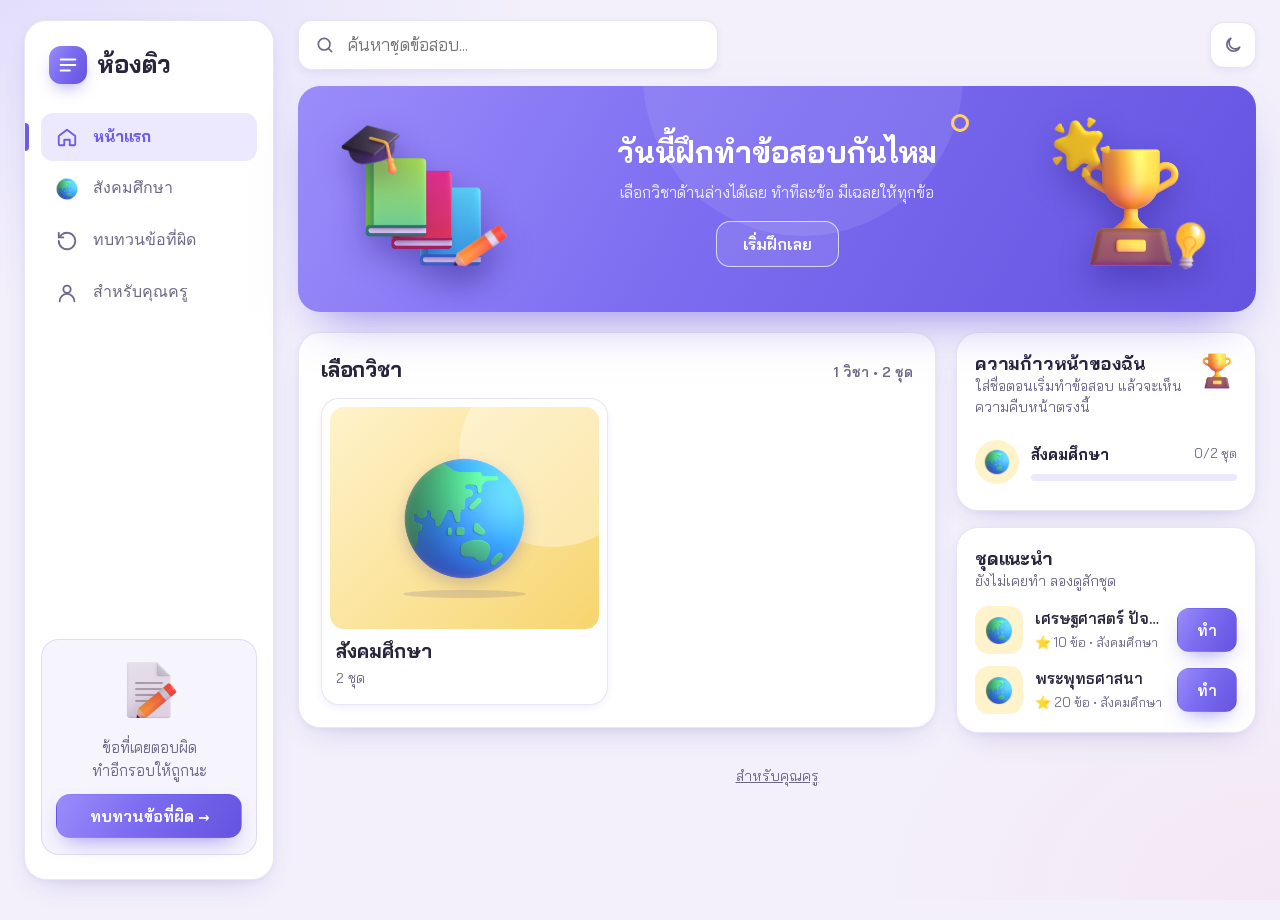
==== commit 12ef2d14: "add 3d design" ====
--- a/index.html
+++ b/index.html
@@ -18,7 +18,7 @@
     <a class="brand" href="./#/"><span class="brand-mark" aria-hidden="true"><svg viewBox="0 0 24 24" fill="none" stroke="currentColor" stroke-width="2.2" stroke-linecap="round" stroke-linejoin="round"><path d="M4 6h16M4 12h16M4 18h10"/></svg></span>ห้องติว</a>
     <nav id="sideNav" class="side-nav"></nav>
     <div class="side-promo">
-      <div class="side-promo-art" aria-hidden="true">📝</div>
+      <img class="side-promo-art" src="img/3d/memo.png" alt="" />
       <p id="sidePromoText">ข้อที่เคยตอบผิด<br />ทำอีกรอบให้ถูกนะ</p>
       <button id="btnSideReview" type="button" class="btn btn-primary btn-sm">ทบทวนข้อที่ผิด →</button>
     </div>
@@ -81,7 +81,7 @@
           <div class="side-card">
             <div class="side-card-head">
               <div><h3>ความก้าวหน้าของฉัน</h3><p id="achieveSub">ทำครบทุกชุดในวิชาเพื่อเก็บดาว</p></div>
-              <span class="side-card-icon" aria-hidden="true">🏆</span>
+              <img class="side-card-icon" src="img/3d/trophy.png" alt="" />
             </div>
             <div id="achieveList" class="achieve-list"></div>
           </div>
--- a/css/style.css
+++ b/css/style.css
@@ -815,3 +815,21 @@
 body.in-quiz .app-side, body.in-quiz .search-box { display: none; }
 body.in-quiz .app-shell { display: block; max-width: 780px; }
 body.in-quiz .topbar .brand-mobile { display: inline-flex; }
+
+/* ---------- 3D pictures (Microsoft Fluent Emoji 3D, MIT) ---------- */
+.pic3d { display: block; width: 100%; height: 100%; object-fit: contain; }
+.nav-card-icon .pic3d { width: 72%; height: 72%; filter: drop-shadow(0 6px 8px rgba(59, 47, 138, .22)); }
+.nav-card-big .nav-card-icon .pic3d { width: 62%; height: 62%; position: relative; z-index: 1; transition: transform .3s var(--ease); }
+.nav-card-big:hover .nav-card-icon .pic3d { transform: translateY(-4px) rotate(-4deg) scale(1.04); }
+.side-link-icon .pic3d { width: 24px; height: 24px; }
+.achieve-icon .pic3d, .suggest-thumb .pic3d { width: 64%; height: 64%; }
+img.kind-icon { width: 22px; height: 22px; padding: 2px; border-radius: 6px; background: #fff1cf; object-fit: contain; }
+img.side-promo-art { width: 64px; height: 64px; margin: 0 auto 6px; }
+img.side-card-icon { width: 40px; height: 40px; }
+
+.scene3d { position: relative; width: 100%; aspect-ratio: 1; }
+.scene3d img { position: absolute; object-fit: contain; filter: drop-shadow(0 14px 16px rgba(30, 15, 110, .35)); }
+.scene3d .s-big { width: 78%; left: 11%; top: 16%; }
+.scene3d .s-a { width: 40%; left: 0; top: 0; transform: rotate(-12deg); animation: float3d 5s ease-in-out infinite; }
+.scene3d .s-b { width: 32%; right: 0; bottom: 6%; transform: rotate(10deg); animation: float3d 6s ease-in-out -2s infinite; }
+@keyframes float3d { 0%, 100% { translate: 0 0; } 50% { translate: 0 -8px; } }
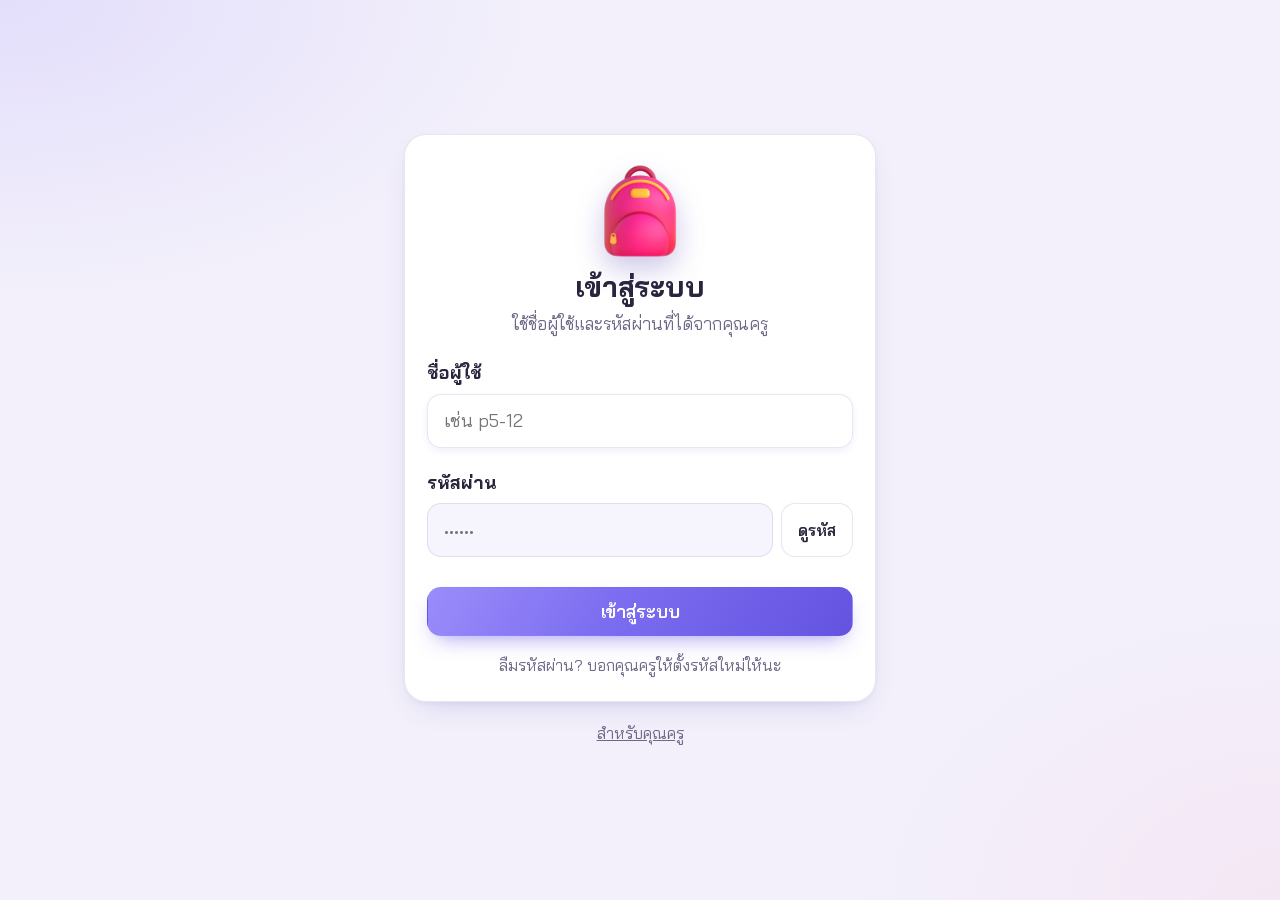
==== commit e56fb6f5: "อัพเดท 1.2.4" ====
--- a/index.html
+++ b/index.html
@@ -33,10 +33,11 @@
       </label>
       <div class="topbar-right">
         <button id="btnTheme" type="button" class="icon-btn" aria-label="สลับโหมดสว่าง/มืด"></button>
-        <div id="userChip" class="user-chip" hidden>
+        <button id="userChip" type="button" class="user-chip" aria-label="ออกจากระบบ / เปลี่ยนคน" hidden>
           <span class="avatar" aria-hidden="true">★</span>
           <span id="userChipName" class="name"></span>
-        </div>
+          <span class="chip-switch" aria-hidden="true">⇄</span>
+        </button>
       </div>
     </header>
 
@@ -45,6 +46,34 @@
     </div>
 
     <main>
+    <!-- หน้าเข้าสู่ระบบ -->
+    <section id="screen-login" class="screen" hidden>
+      <div class="login-wrap">
+        <div class="login-card">
+          <img class="login-art" src="img/3d/backpack.png" alt="" />
+          <h1>เข้าสู่ระบบ</h1>
+          <p class="sub">ใช้ชื่อผู้ใช้และรหัสผ่านที่ได้จากคุณครู</p>
+          <form id="loginForm" novalidate>
+            <div class="field">
+              <label for="loginUser">ชื่อผู้ใช้</label>
+              <input id="loginUser" type="text" autocomplete="username" autocapitalize="none" spellcheck="false" placeholder="เช่น p5-12" required />
+            </div>
+            <div class="field">
+              <label for="loginPass">รหัสผ่าน</label>
+              <div class="pass-row">
+                <input id="loginPass" type="password" autocomplete="current-password" inputmode="text" placeholder="••••••" required />
+                <button type="button" id="btnShowPass" class="btn btn-outline btn-sm" aria-pressed="false">ดูรหัส</button>
+              </div>
+            </div>
+            <p id="loginError" class="error-text" role="alert" hidden></p>
+            <button type="submit" id="btnLogin" class="btn btn-primary">เข้าสู่ระบบ</button>
+          </form>
+          <p class="login-help">ลืมรหัสผ่าน? บอกคุณครูให้ตั้งรหัสใหม่ให้นะ</p>
+        </div>
+        <a class="login-teacher" href="teacher.html">สำหรับคุณครู</a>
+      </div>
+    </section>
+
     <!-- หน้าเริ่มต้น -->
     <section id="screen-start" class="screen">
       <div class="hero hero-banner">
@@ -114,20 +143,10 @@
         <p id="identifyExamTitle" class="sub"></p>
 
         <form id="identifyForm" novalidate>
-          <div class="field">
-            <label for="inputName">เลขที่ และชื่อเล่น</label>
-            <input id="inputName" name="name" type="text" required maxlength="30" autocomplete="off" placeholder="เช่น 12 นัท" />
-            <span class="hint">ใช้แบบเดิมทุกครั้ง คะแนนจะได้ไม่ปนกับเพื่อน</span>
-          </div>
-
-          <div class="field">
-            <label for="inputPin" id="labelPin">PIN 4 หลัก</label>
-            <input id="inputPin" name="pin" type="password" inputmode="numeric" pattern="[0-9]*" maxlength="4" required autocomplete="off" placeholder="••••" />
-          </div>
-
-          <div id="pinConfirmWrap" class="field" hidden>
-            <label for="inputPinConfirm">ยืนยัน PIN อีกครั้ง</label>
-            <input id="inputPinConfirm" name="pinConfirm" type="password" inputmode="numeric" pattern="[0-9]*" maxlength="4" autocomplete="off" placeholder="••••" />
+          <div class="known-user">
+            <span class="known-avatar" aria-hidden="true">★</span>
+            <span class="known-text"><strong id="knownUserName"></strong><span>ทำข้อสอบในชื่อนี้</span></span>
+            <button type="button" id="btnNotMe" class="btn btn-ghost btn-sm">ไม่ใช่ฉัน</button>
           </div>
 
           <label class="switch-row" for="toggleTimer">
@@ -214,6 +233,13 @@
     </main>
   </div>
 
+  <nav id="bottomNav" class="bottom-nav" aria-label="เมนูลัด">
+    <a href="#/" class="bn-item" data-bn="home"><img src="img/3d/school.png" alt="" /><span>หน้าแรก</span></a>
+    <button type="button" class="bn-item" data-bn="review"><img src="img/3d/memo.png" alt="" /><span>ทบทวน</span></button>
+    <button type="button" class="bn-item" data-bn="progress"><img src="img/3d/trophy.png" alt="" /><span>ความก้าวหน้า</span></button>
+    <button type="button" class="bn-item" data-bn="me"><img src="img/3d/backpack.png" alt="" /><span>ออกจากระบบ</span></button>
+  </nav>
+
   <div id="imageModal" class="image-modal" hidden>
     <img id="imageModalImg" src="" alt="" />
   </div>
@@ -234,6 +260,7 @@
 <script src="js/art.js"></script>
 <script src="js/storage.js"></script>
 <script src="js/sync.js"></script>
+<script src="js/account.js"></script>
 <script src="js/examsource.js"></script>
 <script src="js/app.js"></script>
 </body>
--- a/css/style.css
+++ b/css/style.css
@@ -833,3 +833,72 @@
 .scene3d .s-a { width: 40%; left: 0; top: 0; transform: rotate(-12deg); animation: float3d 5s ease-in-out infinite; }
 .scene3d .s-b { width: 32%; right: 0; bottom: 6%; transform: rotate(10deg); animation: float3d 6s ease-in-out -2s infinite; }
 @keyframes float3d { 0%, 100% { translate: 0 0; } 50% { translate: 0 -8px; } }
+
+/* ---------- เข้าสู่ระบบ ---------- */
+body.need-login .app-side, body.need-login .topbar, body.need-login .bottom-nav { display: none !important; }
+body.need-login .app-shell { display: block; max-width: 520px; }
+.login-wrap { min-height: calc(100vh - 60px); display: flex; flex-direction: column; justify-content: center; align-items: center; gap: 18px; padding: 16px 0; }
+.login-card {
+  width: 100%; padding: 28px 22px 22px; text-align: center;
+  background: var(--paper); border: var(--border); border-radius: var(--radius); box-shadow: var(--shadow);
+}
+.login-art { width: 104px; height: 104px; object-fit: contain; margin: -4px auto 4px; display: block; filter: drop-shadow(0 12px 14px rgba(84, 68, 180, .3)); }
+.login-card h1 { margin: 0; font-size: 28px; }
+.login-card .sub { margin: 4px 0 20px; color: var(--ink-soft); font-size: 17px; }
+.login-card form { text-align: left; display: flex; flex-direction: column; gap: 4px; }
+.login-card .btn-primary { margin-top: 10px; }
+.pass-row { display: flex; gap: 8px; }
+.pass-row input { flex: 1; min-width: 0; }
+.pass-row .btn { flex-shrink: 0; min-height: 54px; }
+.login-help { margin: 16px 0 0; font-size: 16px; color: var(--ink-soft); }
+.login-teacher { font-size: 16px; color: var(--ink-soft); }
+
+/* identify: who is doing the test */
+.known-user { display: flex; align-items: center; gap: 12px; padding: 14px; margin-bottom: 14px; border-radius: 16px; background: var(--accent-soft); }
+.known-avatar { width: 48px; height: 48px; flex-shrink: 0; display: grid; place-items: center; border-radius: 50%; background: var(--grad); color: #fff; font-size: 20px; }
+.known-text { flex: 1; min-width: 0; display: flex; flex-direction: column; }
+.known-text strong { font-size: 20px; overflow-wrap: anywhere; }
+.known-text span { font-size: 16px; color: var(--ink-soft); }
+.known-user .btn { flex-shrink: 0; color: var(--accent); }
+
+/* user chip is a button */
+.user-chip { font: inherit; font-weight: 600; font-size: 15px; color: var(--ink); cursor: pointer; min-height: 48px; }
+.user-chip:hover { border-color: var(--accent-2); }
+.chip-switch { color: var(--accent); font-weight: 700; }
+
+/* ---------- อ่านง่าย กดง่าย: ตัวหนังสือ >= 16px ปุ่ม >= 48px ---------- */
+body.student .btn, body.student .btn-sm, body.student .suggest-btn, body.student .exam-foot .btn,
+body.student .crumb-back, body.student .icon-btn { min-height: 48px; }
+body.student .icon-btn { width: 48px; }
+body.student .nav-card-sub, body.student .nav-card-kicker, body.student .exam-kind, body.student .exam-progress,
+body.student .exam-chips span, body.student .achieve-top, body.student .achieve-top span,
+body.student .suggest-body b, body.student .suggest-body span, body.student .side-card-head p,
+body.student .section-head .muted, body.student .crumbs ol, body.student .cover-badge,
+body.student .review-card span, body.student .site-foot, body.student .image-hint,
+body.student .key-hint, body.student .field .hint, body.student .switch-row .label-text span { font-size: 16px; }
+body.student .suggest-body b { white-space: normal; display: -webkit-box; -webkit-line-clamp: 2; -webkit-box-orient: vertical; overflow: hidden; }
+
+/* ---------- แถบเมนูล่าง (มือถือ/แท็บเล็ต) ---------- */
+.bottom-nav {
+  position: fixed; left: 0; right: 0; bottom: 0; z-index: 50;
+  display: grid; grid-template-columns: repeat(4, 1fr);
+  padding: 6px 8px calc(6px + env(safe-area-inset-bottom));
+  background: var(--paper);
+  border-top: var(--border);
+  box-shadow: 0 -8px 24px -16px rgba(84, 68, 180, .4);
+}
+.bn-item {
+  display: flex; flex-direction: column; align-items: center; justify-content: center; gap: 2px;
+  min-height: 58px; border: 0; border-radius: 14px; background: none;
+  color: var(--ink-soft); font: inherit; font-size: 14px; font-weight: 600; text-decoration: none; cursor: pointer;
+}
+.bn-item img { width: 30px; height: 30px; object-fit: contain; }
+.bn-item:active, .bn-item:hover { background: var(--accent-soft); color: var(--accent); }
+.bn-item span { max-width: 100%; overflow: hidden; text-overflow: ellipsis; white-space: nowrap; }
+body.student { padding-bottom: 86px; }
+body.student.in-quiz, body.student.need-login { padding-bottom: 0; }
+body.in-quiz .bottom-nav { display: none; }
+@media (min-width: 1024px) {
+  .bottom-nav { display: none; }
+  body.student { padding-bottom: 0; }
+}
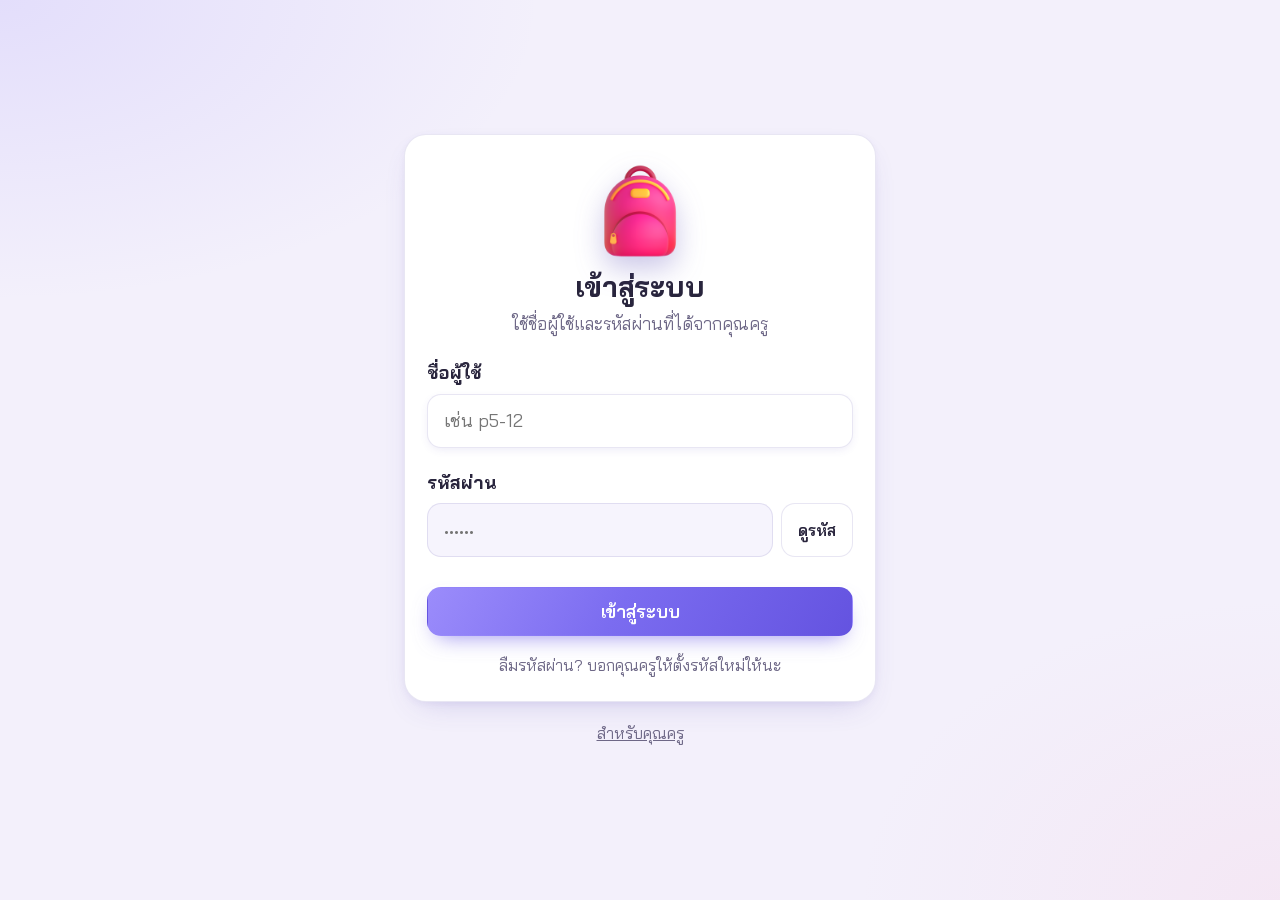
==== commit c2c31e55: "emoji added" ====
--- a/index.html
+++ b/index.html
@@ -206,11 +206,16 @@
     <section id="screen-summary" class="screen" hidden>
       <div class="summary-card card">
         <div id="confetti" class="confetti" aria-hidden="true"></div>
+        <div class="summary-art-wrap" aria-hidden="true">
+          <img id="summaryArt" class="summary-art" src="" alt="" />
+          <img id="summaryArtSide" class="summary-art-side" src="" alt="" hidden />
+        </div>
         <div id="starsRow" class="stars-row" aria-hidden="true"></div>
         <h1 id="summaryHeading">สรุปผล</h1>
         <p id="summaryScore" class="summary-score"></p>
         <div id="summaryFacts" class="summary-facts"></div>
         <p id="summaryMessage" class="summary-message"></p>
+        <p id="syncStatus" class="sync-status" role="status" hidden></p>
         <div class="summary-actions">
           <button id="btnRetake" type="button" class="btn btn-primary">ทำใหม่</button>
           <button id="btnReviewWrong" type="button" class="btn btn-secondary" hidden>ทบทวนข้อที่ผิด</button>
--- a/css/style.css
+++ b/css/style.css
@@ -902,3 +902,15 @@
   .bottom-nav { display: none; }
   body.student { padding-bottom: 0; }
 }
+
+/* ---------- รอบ 3: ชุดที่ N, หน้าสรุปแบบฉลอง, สถานะส่งคะแนน ---------- */
+.set-badge { position: absolute; right: 8px; bottom: 8px; padding: 2px 10px; border-radius: 8px; background: rgba(255, 255, 255, .92); color: #3b2f8a; font-size: 14px; font-weight: 700; box-shadow: 0 2px 6px rgba(59, 47, 138, .18); }
+.summary-art-wrap { position: relative; width: 140px; height: 130px; margin: -6px auto 4px; }
+.summary-art { width: 120px; height: 120px; object-fit: contain; display: block; margin: 0 auto; filter: drop-shadow(0 14px 16px rgba(84, 68, 180, .3)); }
+.summary-art.pop-in { animation: pop .6s var(--ease) both; }
+.summary-art-side { position: absolute; right: -14px; top: -6px; width: 56px; height: 56px; object-fit: contain; animation: float3d 4s ease-in-out infinite; }
+.sync-status { display: inline-flex; align-items: center; gap: 6px; margin: -8px auto 18px; padding: 6px 14px; border-radius: 999px; font-size: 16px; font-weight: 600; }
+.sync-status.is-sending { background: var(--paper-2); color: var(--ink-soft); }
+.sync-status.is-sent { background: var(--correct-bg); color: var(--correct-ink); }
+.sync-status.is-queued { background: #fff1cf; color: #7a5300; border-radius: 14px; }
+:root[data-theme="dark"] .sync-status.is-queued { background: #43391f; color: #f5d892; }
